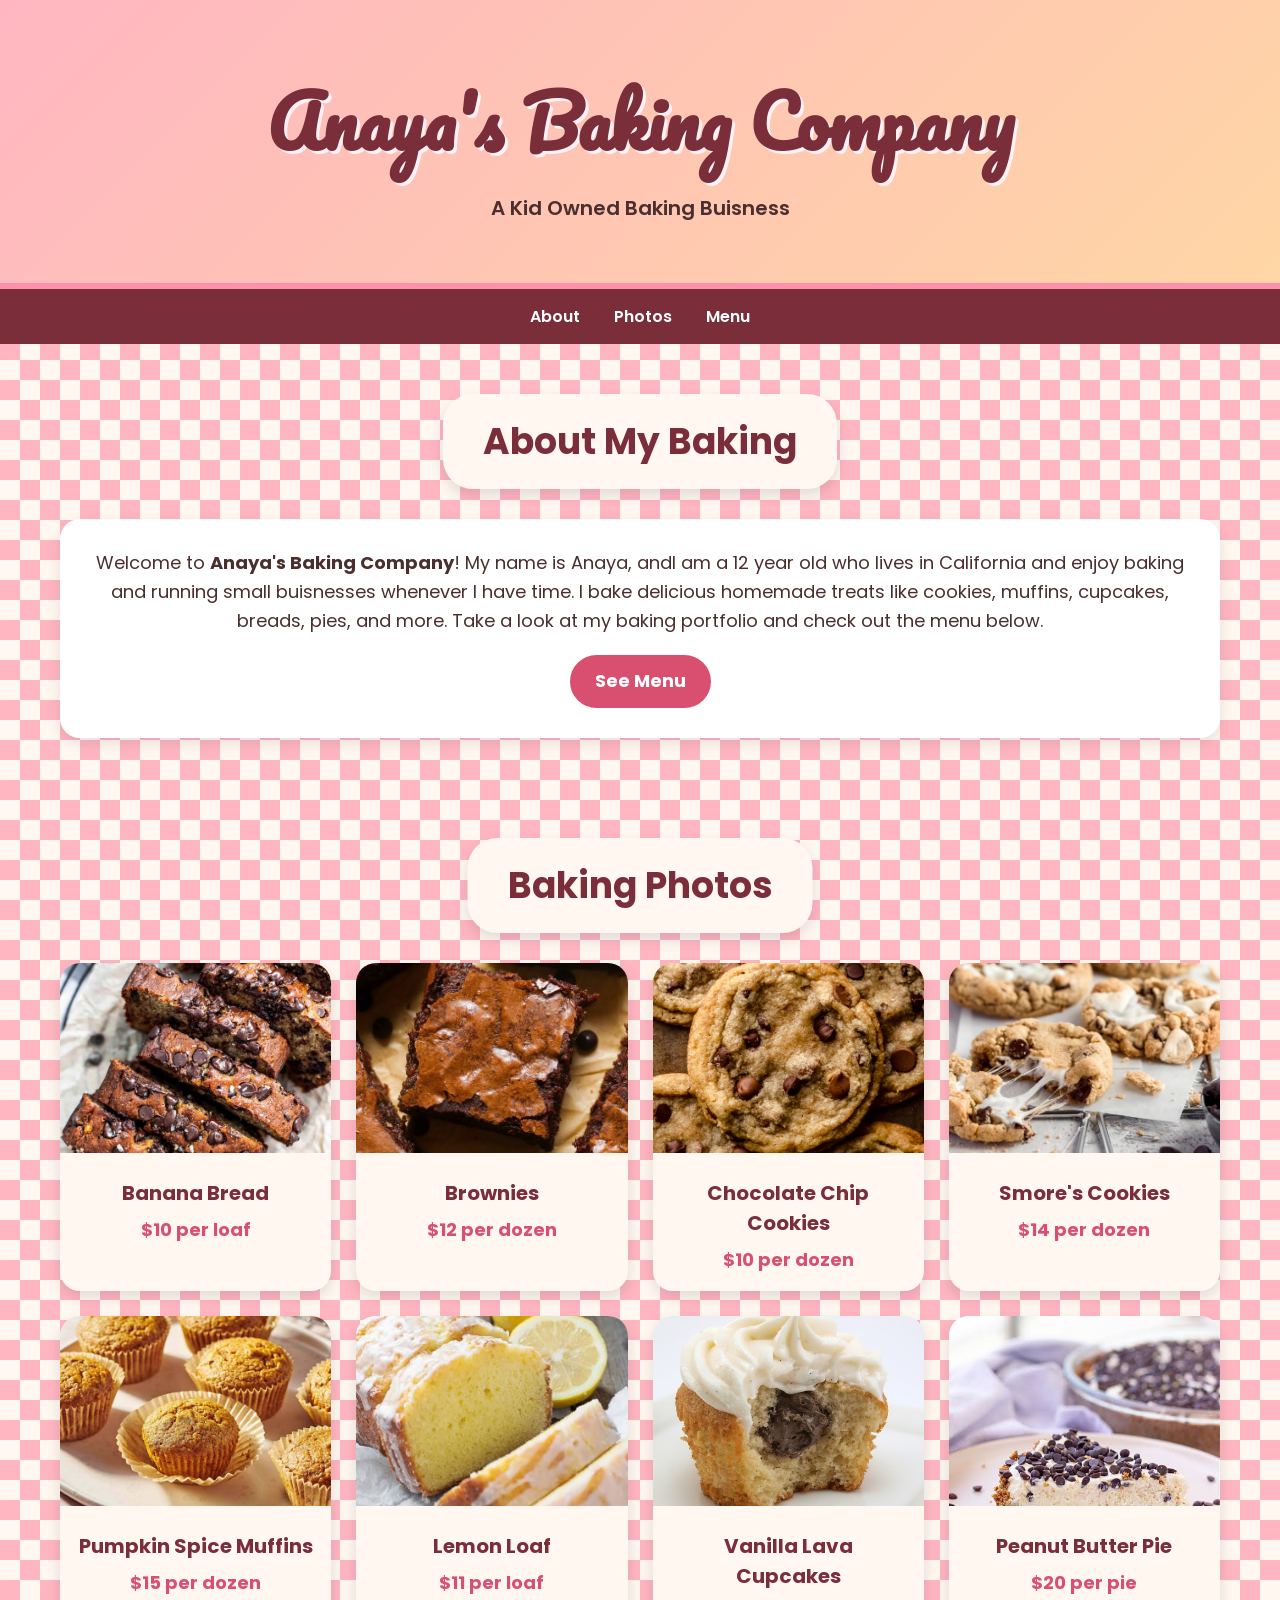
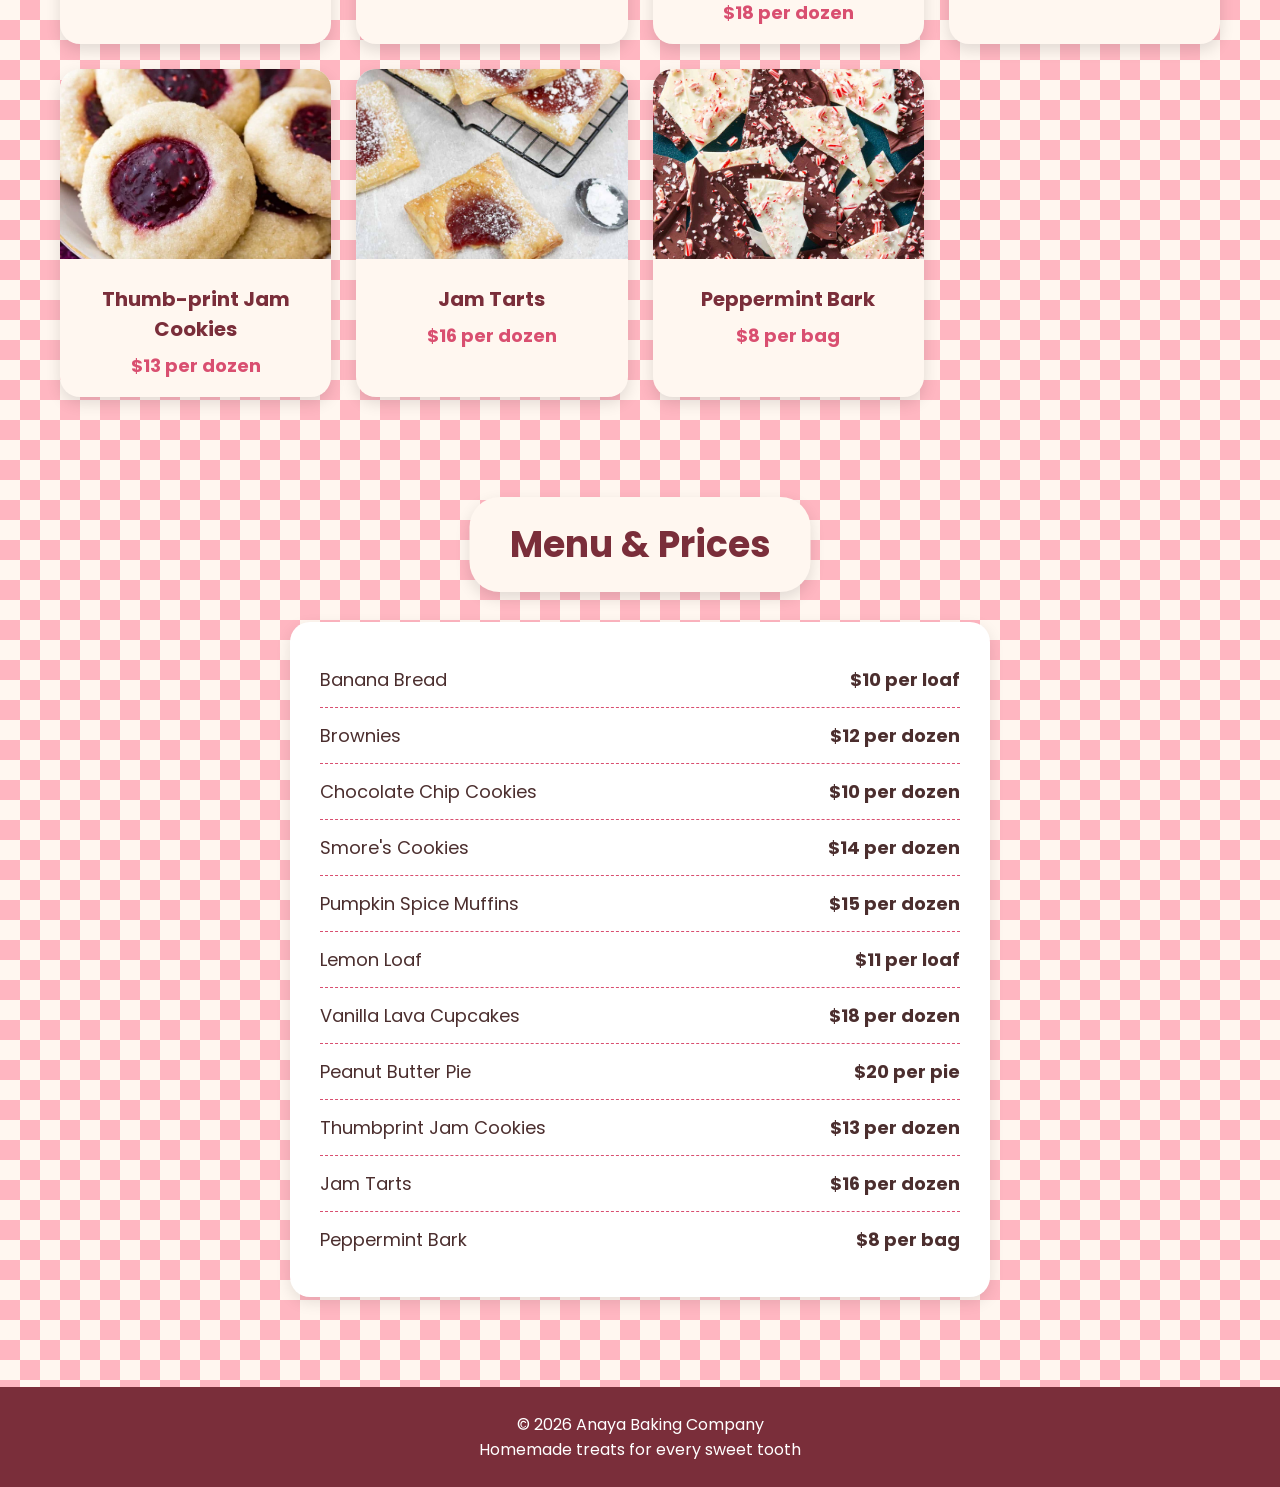
==== index.html @ e71039f7 "Update header description in index.html" ====
<!DOCTYPE html>
<html lang="en">
<head>
  <meta charset="UTF-8" />
  <meta name="viewport" content="width=device-width, initial-scale=1.0" />
  <title>Anaya's Baking Company</title>

  <!-- Google Fonts -->
  <link href="https://fonts.googleapis.com/css2?family=Pacifico&family=Poppins:wght@400;600;700&display=swap" rel="stylesheet">

  <!-- Link to CSS file -->
  <link rel="stylesheet" href="styles.css">
</head>

<body>

  <header>
    <h1>Anaya's Baking Company</h1>
    <p>A Kid Owned Baking Buisness</p>
  </header>

  <nav>
    <a href="#about">About</a>
    <a href="#gallery">Photos</a>
    <a href="#menu">Menu</a>
  </nav>

  <section id="about">
    <h2 class="section-title">About My Baking</h2>

    <div class="about">
      <p>
        Welcome to <strong>Anaya's Baking Company</strong>! My name is Anaya, andI am a 12 year old who lives in California and enjoy baking and running small buisnesses whenever I have time. <time datetime="" class=""></time>I bake delicious homemade treats like cookies,
        muffins, cupcakes, breads, pies, and more. Take a look at my baking portfolio
        and check out the menu below.
      </p>

      <a class="button" href="#menu">See Menu</a>
    </div>
  </section>

  <section id="gallery">
    <h2 class="section-title">Baking Photos</h2>

    <div class="gallery">

      <div class="card">
        <img src="images/bananabread.jpg" alt="Banana Bread">
        <div class="card-content">
          <h3>Banana Bread</h3>
          <p class="price">$10 per loaf</p>
        </div>
      </div>

      <div class="card">
        <img src="images/brownies.jpg" alt="Brownies">
        <div class="card-content">
          <h3>Brownies</h3>
          <p class="price">$12 per dozen</p>
        </div>
      </div>

      <div class="card">
        <img src="images/chocolatechipcookies.jpg" alt="Chocolate Chip Cookies">
        <div class="card-content">
          <h3>Chocolate Chip Cookies</h3>
          <p class="price">$10 per dozen</p>
        </div>
      </div>

      <div class="card">
        <img src="images/smorescookies.jpg" alt="Smore's Cookies">
        <div class="card-content">
          <h3>Smore's Cookies</h3>
          <p class="price">$14 per dozen</p>
        </div>
      </div>

      <div class="card">
        <img src="images/pumpkinspicemuffins.jpg" alt="Pumpkin Spice Muffins">
        <div class="card-content">
          <h3>Pumpkin Spice Muffins</h3>
          <p class="price">$15 per dozen</p>
        </div>
      </div>

      <div class="card">
        <img src="images/lemonloaf.jpg" alt="Lemon Loaf">
        <div class="card-content">
          <h3>Lemon Loaf</h3>
          <p class="price">$11 per loaf</p>
        </div>
      </div>

      <div class="card">
        <img src="images/vanillalavacupcakes.jpg" alt="Vanilla Lava Cupcakes">
        <div class="card-content">
          <h3>Vanilla Lava Cupcakes</h3>
          <p class="price">$18 per dozen</p>
        </div>
      </div>

      <div class="card">
        <img src="images/peanutbutterpie.jpg" alt="Peanut Butter Pie">
        <div class="card-content">
          <h3>Peanut Butter Pie</h3>
          <p class="price">$20 per pie</p>
        </div>
      </div>

      <div class="card">
        <img src="images/thunbprintcookies.jpg" alt="Thumb-print Jam Cookies">
        <div class="card-content">
          <h3>Thumb-print Jam Cookies</h3>
          <p class="price">$13 per dozen</p>
        </div>
      </div>

      <div class="card">
        <img src="images/jamtarts.jpg" alt="Jam Tarts">
        <div class="card-content">
          <h3>Jam Tarts</h3>
          <p class="price">$16 per dozen</p>
        </div>
      </div>

      <div class="card">
        <img src="images/peppermintbark.jpg" alt="Peppermint Bark">
        <div class="card-content">
          <h3>Peppermint Bark</h3>
          <p class="price">$8 per bag</p>
        </div>
      </div>

    </div>
  </section>

  <section id="menu">
    <h2 class="section-title">Menu & Prices</h2>

    <div class="menu-list">

      <div class="menu-item">
        <span>Banana Bread</span>
        <strong>$10 per loaf</strong>
      </div>

      <div class="menu-item">
        <span>Brownies</span>
        <strong>$12 per dozen</strong>
      </div>

      <div class="menu-item">
        <span>Chocolate Chip Cookies</span>
        <strong>$10 per dozen</strong>
      </div>

      <div class="menu-item">
        <span>Smore's Cookies</span>
        <strong>$14 per dozen</strong>
      </div>

      <div class="menu-item">
        <span>Pumpkin Spice Muffins</span>
        <strong>$15 per dozen</strong>
      </div>

      <div class="menu-item">
        <span>Lemon Loaf</span>
        <strong>$11 per loaf</strong>
      </div>

      <div class="menu-item">
        <span>Vanilla Lava Cupcakes</span>
        <strong>$18 per dozen</strong>
      </div>

      <div class="menu-item">
        <span>Peanut Butter Pie</span>
        <strong>$20 per pie</strong>
      </div>

      <div class="menu-item">
        <span>Thumbprint Jam Cookies</span>
        <strong>$13 per dozen</strong>
      </div>

      <div class="menu-item">
        <span>Jam Tarts</span>
        <strong>$16 per dozen</strong>
      </div>

      <div class="menu-item">
        <span>Peppermint Bark</span>
        <strong>$8 per bag</strong>
      </div>

    </div>
  </section>

  <footer>
    <p>© 2026 Anaya Baking Company</p>
    <p>Homemade treats for every sweet tooth</p>
  </footer>

</body>
</html>
---- styles.css ----
* {
  margin: 0;
  padding: 0;
  box-sizing: border-box;
}

html {
  height: 100%;
}

body {
  font-family: 'Poppins', sans-serif;
  background-color: #fff7f0;
  background-image: 
    linear-gradient(45deg, #ffb6c1 25%, transparent 25%),
    linear-gradient(-45deg, #ffb6c1 25%, transparent 25%),
    linear-gradient(45deg, transparent 75%, #ffb6c1 75%),
    linear-gradient(-45deg, transparent 75%, #ffb6c1 75%);
  background-size: 40px 40px;
  background-position: 0 0, 0 20px, 20px -20px, -20px 0px;
  color: #4b2e2e;
}

/* Top Header */
header {
  background: linear-gradient(135deg, #ffb6c1, #ffd6a5);
  text-align: center;
  padding: 60px 20px;
  border-bottom: 6px solid #ff8fab;
}

header h1 {
  font-family: 'Pacifico', cursive;
  font-size: 70px;
  color: #7a2e3a;
  text-shadow: 3px 3px #fff1f5;
}

header p {
  font-size: 20px;
  margin-top: 10px;
  font-weight: 600;
}

/* Navigation Bar */
nav {
  background-color: #7a2e3a;
  padding: 15px;
  text-align: center;
}

nav a {
  color: white;
  text-decoration: none;
  margin: 0 15px;
  font-weight: 600;
}

nav a:hover {
  color: #ffd6a5;
}

/* Sections */
section {
  padding: 50px 20px;
  max-width: 1200px;
  margin: auto;
}

.section-title {
  text-align: center;
  font-size: 36px;
  margin-bottom: 30px;
  color: #7a2e3a;
  background: #fff7f0;
  padding: 20px 40px;
  border-radius: 30px;
  box-shadow: 0 6px 15px rgba(0,0,0,0.12);
  display: inline-block;
  margin-left: 50%;
  transform: translateX(-50%);
}

/* About Box */
.about {
  background-color: #ffffff;
  border-radius: 20px;
  padding: 30px;
  box-shadow: 0 5px 15px rgba(0,0,0,0.1);
  text-align: center;
  font-size: 18px;
  line-height: 1.6;
}

/* Button */
.button {
  display: inline-block;
  margin-top: 20px;
  background-color: #d94f70;
  color: white;
  padding: 12px 25px;
  border-radius: 30px;
  text-decoration: none;
  font-weight: 700;
}

.button:hover {
  background-color: #b83f5c;
}

/* Photo Gallery */
.gallery {
  display: grid;
  grid-template-columns: repeat(auto-fit, minmax(230px, 1fr));
  gap: 25px;
}

.card {
  background: #fff7f0;
  border-radius: 20px;
  overflow: hidden;
  box-shadow: 0 6px 15px rgba(0,0,0,0.12);
  transition: transform 0.3s ease;
}

.card:hover {
  transform: translateY(-8px);
}

.card img {
  width: 100%;
  height: 190px;
  object-fit: cover;
  background-color: #ffe5ec;
}

.card-content {
  padding: 18px;
  text-align: center;
}

.card-content h3 {
  font-size: 20px;
  color: #7a2e3a;
  margin-bottom: 8px;
}

.price {
  font-size: 18px;
  font-weight: 700;
  color: #d94f70;
}

/* Menu Section */
.menu-list {
  background: white;
  border-radius: 20px;
  padding: 30px;
  box-shadow: 0 5px 15px rgba(0,0,0,0.1);
  max-width: 700px;
  margin: auto;
}

.menu-item {
  display: flex;
  justify-content: space-between;
  border-bottom: 1px dashed #d94f70;
  padding: 14px 0;
  font-size: 18px;
}

.menu-item:last-child {
  border-bottom: none;
}

/* Footer */
footer {
  text-align: center;
  background-color: #7a2e3a;
  color: white;
  padding: 25px;
  margin-top: 40px;
}

/* Phone Screen Styling */
@media (max-width: 600px) {
  header h1 {
    font-size: 50px;
  }

  nav a {
    display: inline-block;
    margin: 8px;
  }

  .menu-item {
    flex-direction: column;
    gap: 5px;
    text-align: center;
  }
}
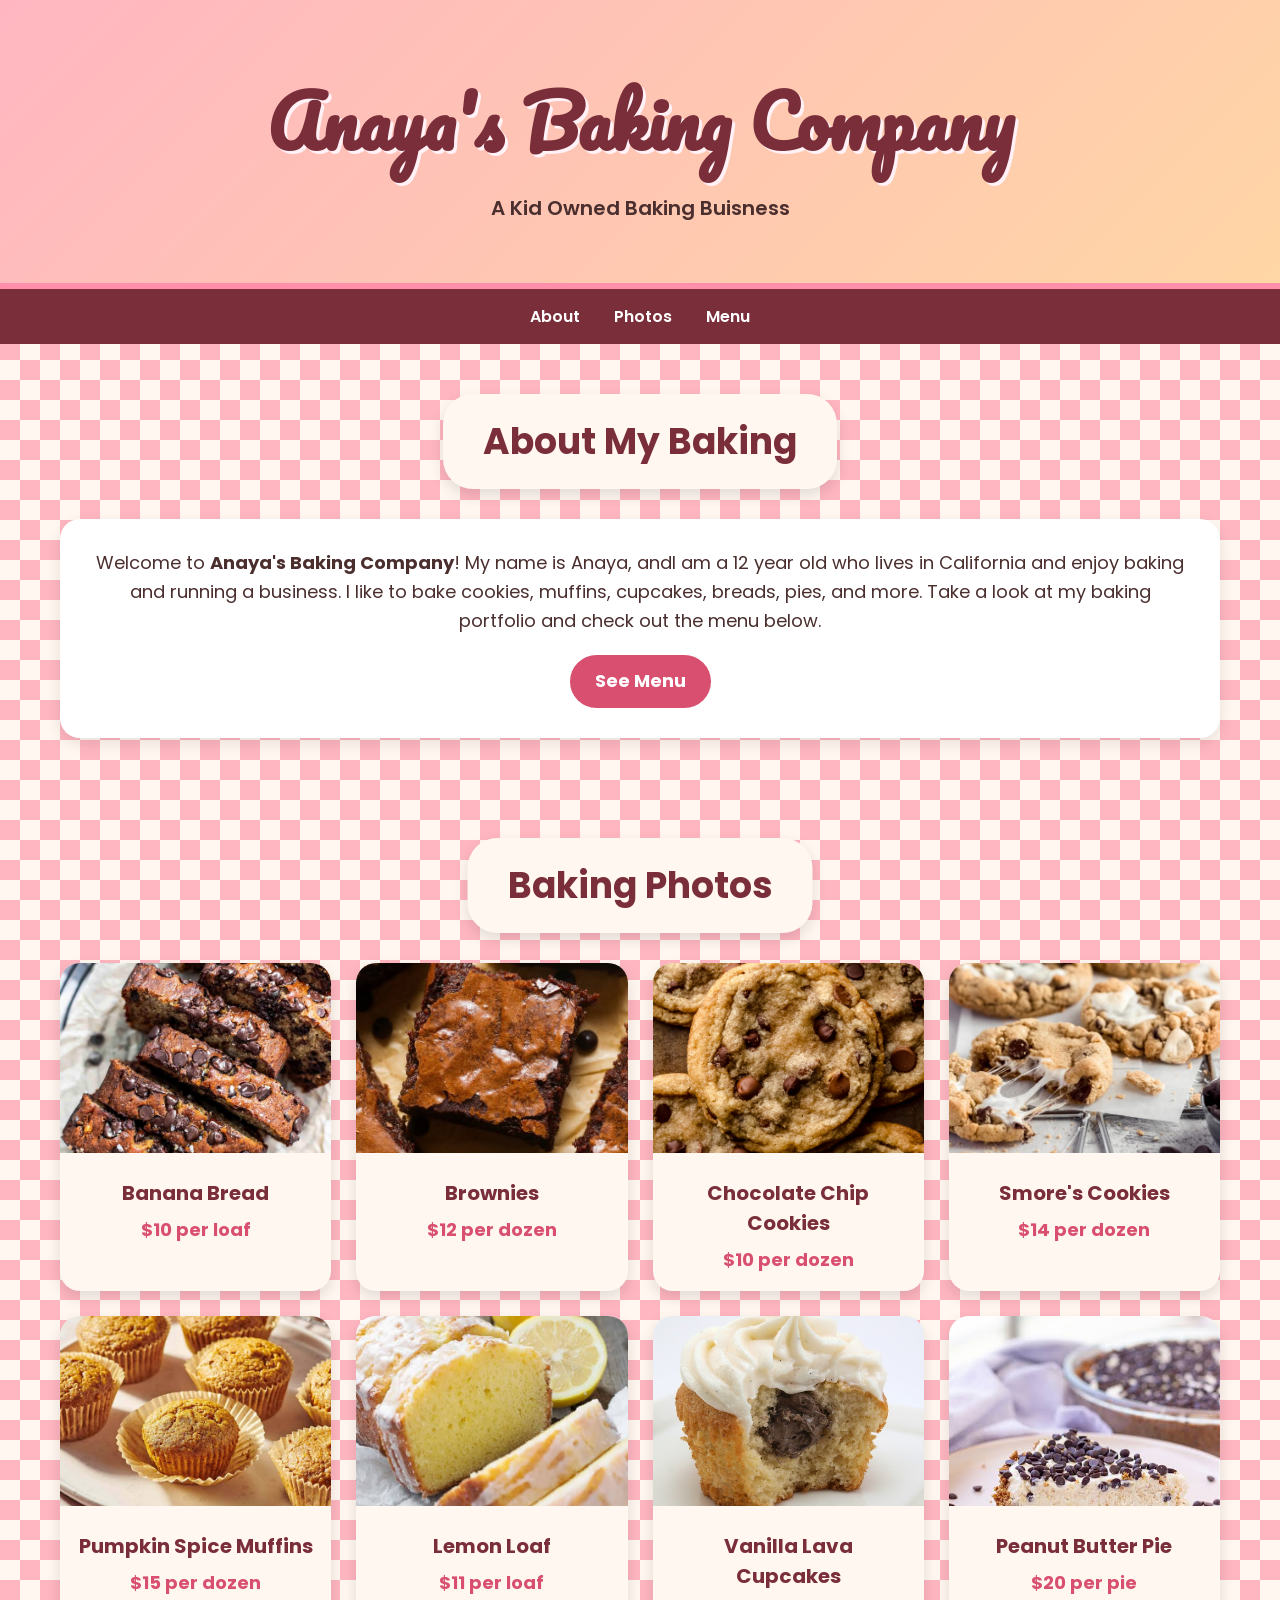
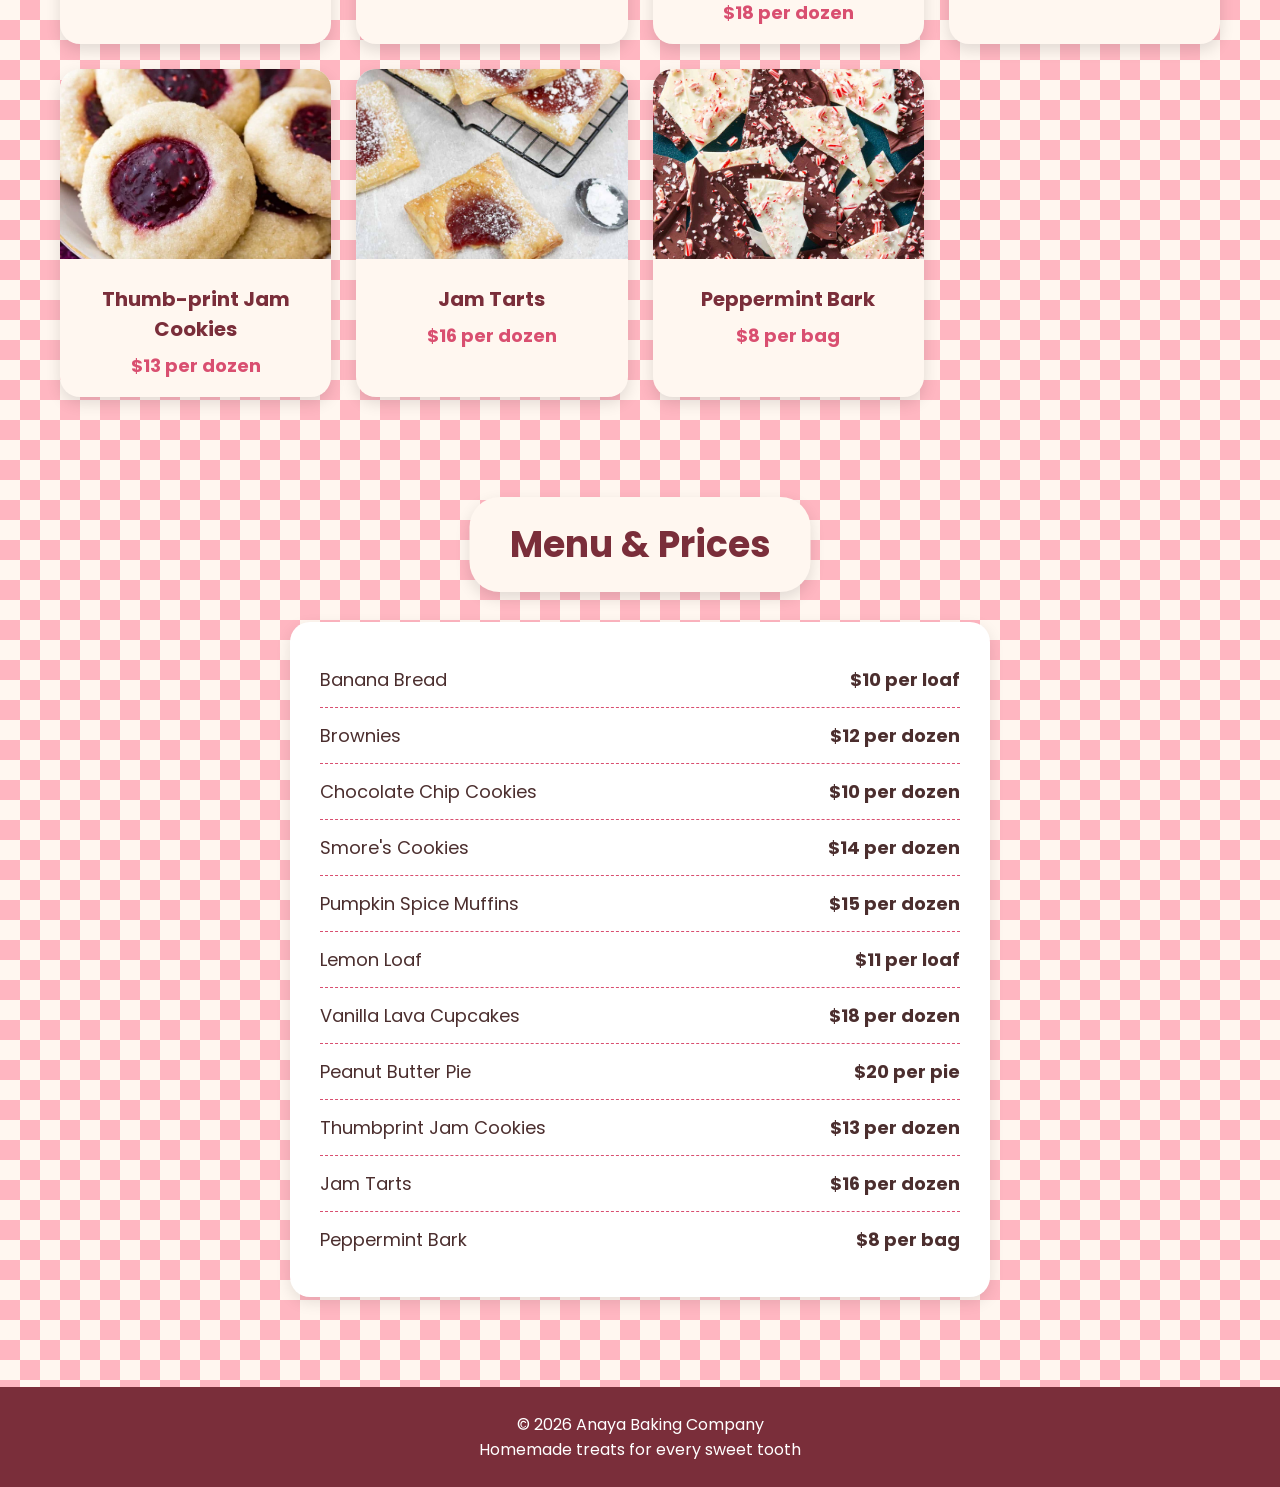
==== commit 14a5f005: "Fix spelling and grammar in About section Corrected spelling and grammar in the about section." ====
--- a/index.html
+++ b/index.html
@@ -30,7 +30,7 @@
 
     <div class="about">
       <p>
-        Welcome to <strong>Anaya's Baking Company</strong>! My name is Anaya, andI am a 12 year old who lives in California and enjoy baking and running small buisnesses whenever I have time. <time datetime="" class=""></time>I bake delicious homemade treats like cookies,
+        Welcome to <strong>Anaya's Baking Company</strong>! My name is Anaya, andI am a 12 year old who lives in California and enjoy baking and running a business. <time datetime="" class=""></time>I like to bake cookies,
         muffins, cupcakes, breads, pies, and more. Take a look at my baking portfolio
         and check out the menu below.
       </p>
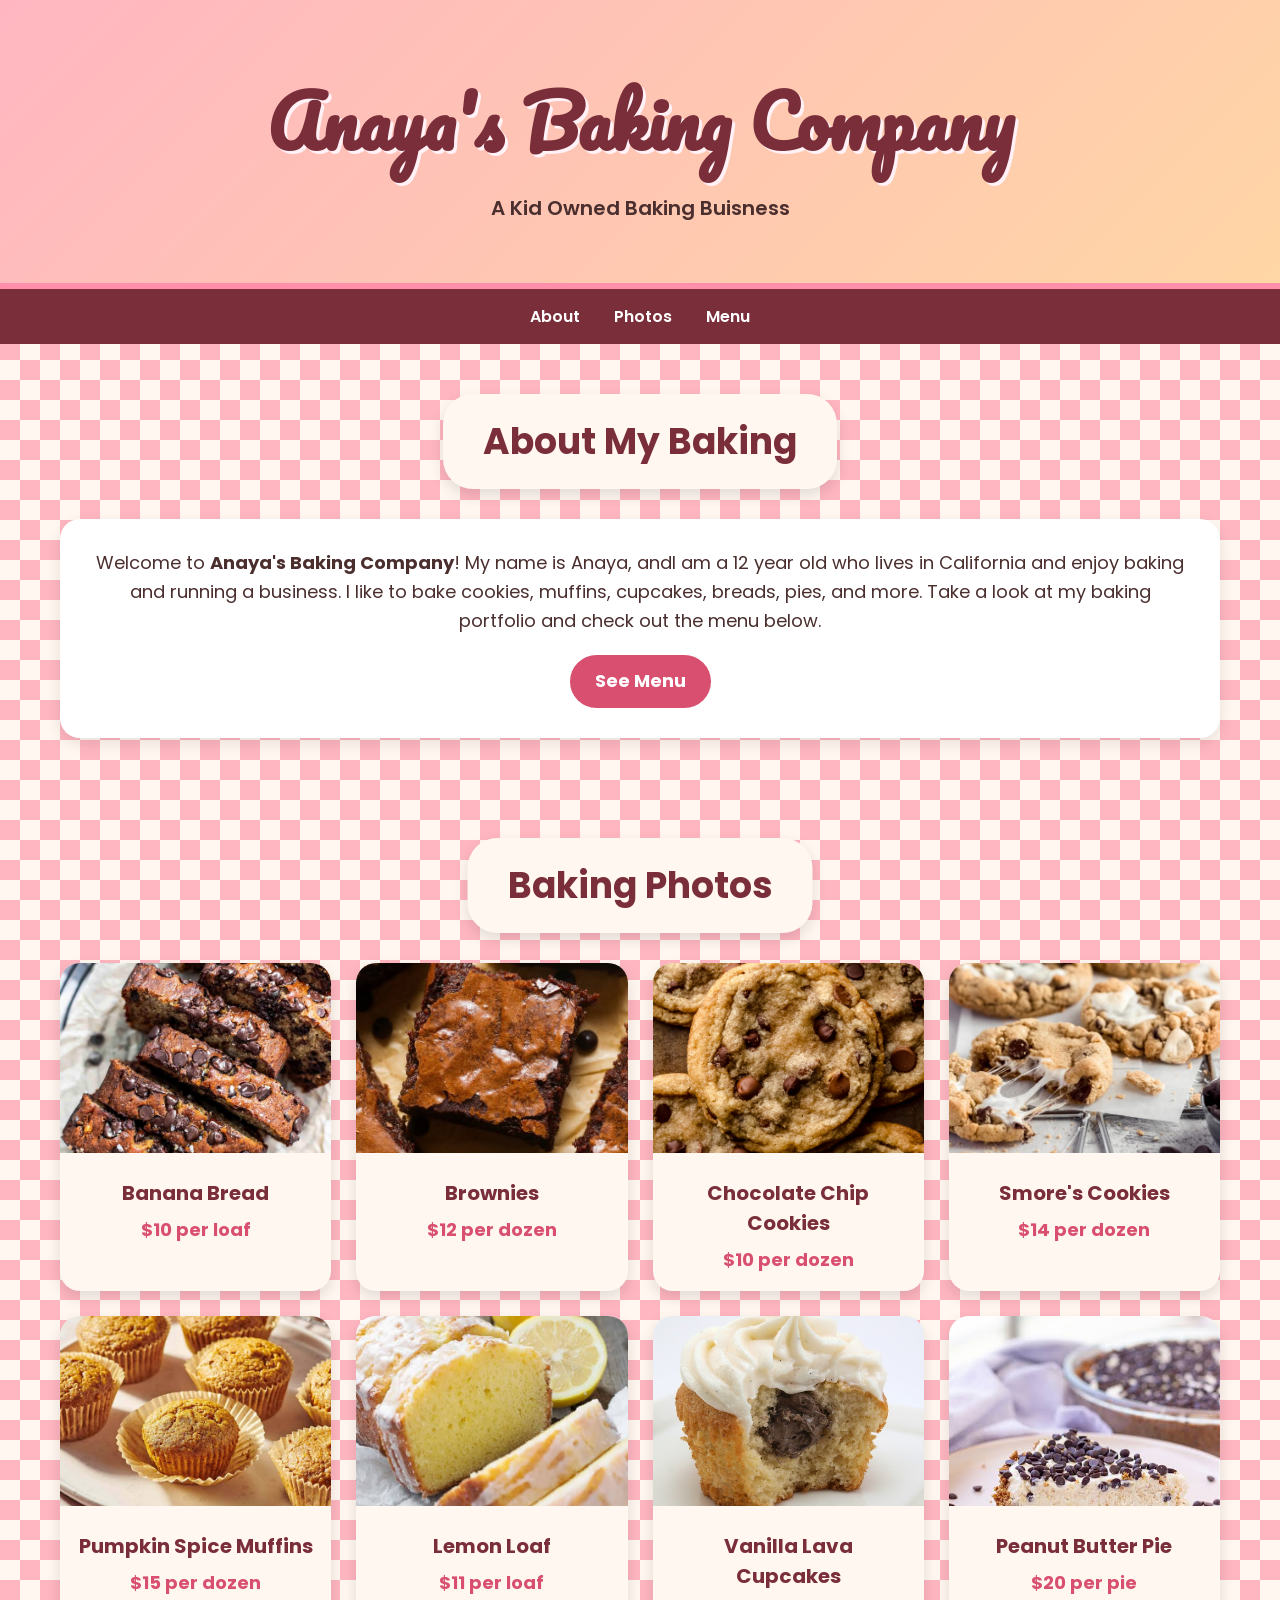
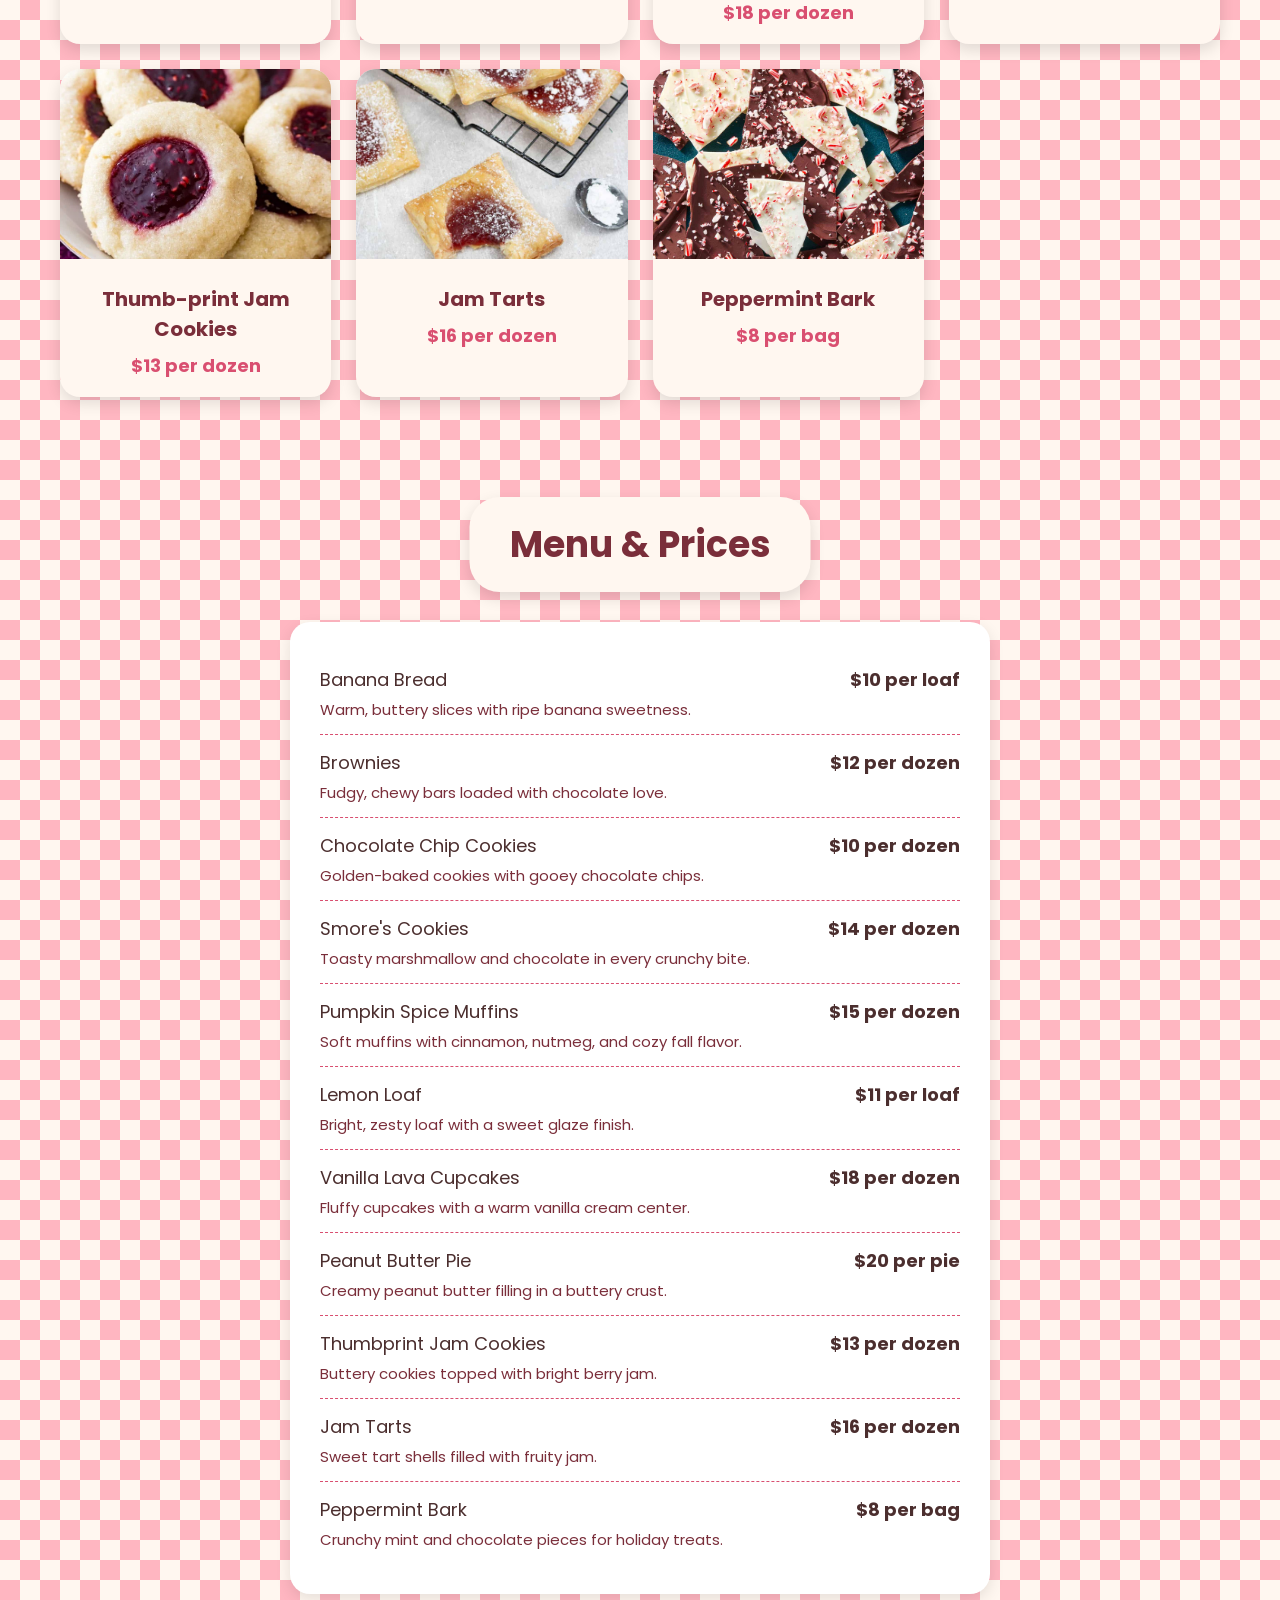
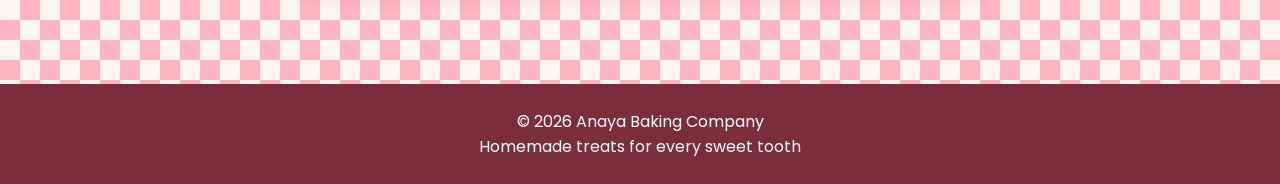
==== commit 4e916be4: "dfghjk" ====
--- a/index.html
+++ b/index.html
@@ -141,57 +141,90 @@
     <div class="menu-list">
 
       <div class="menu-item">
-        <span>Banana Bread</span>
+        <div>
+          <span>Banana Bread</span>
+          <p class="menu-caption">Warm, buttery slices with ripe banana sweetness.</p>
+        </div>
         <strong>$10 per loaf</strong>
       </div>
 
       <div class="menu-item">
-        <span>Brownies</span>
+        <div>
+          <span>Brownies</span>
+          <p class="menu-caption">Fudgy, chewy bars loaded with chocolate love.</p>
+        </div>
         <strong>$12 per dozen</strong>
       </div>
 
       <div class="menu-item">
-        <span>Chocolate Chip Cookies</span>
+        <div>
+          <span>Chocolate Chip Cookies</span>
+          <p class="menu-caption">Golden-baked cookies with gooey chocolate chips.</p>
+        </div>
         <strong>$10 per dozen</strong>
       </div>
 
       <div class="menu-item">
-        <span>Smore's Cookies</span>
+        <div>
+          <span>Smore's Cookies</span>
+          <p class="menu-caption">Toasty marshmallow and chocolate in every crunchy bite.</p>
+        </div>
         <strong>$14 per dozen</strong>
       </div>
 
       <div class="menu-item">
-        <span>Pumpkin Spice Muffins</span>
+        <div>
+          <span>Pumpkin Spice Muffins</span>
+          <p class="menu-caption">Soft muffins with cinnamon, nutmeg, and cozy fall flavor.</p>
+        </div>
         <strong>$15 per dozen</strong>
       </div>
 
       <div class="menu-item">
-        <span>Lemon Loaf</span>
+        <div>
+          <span>Lemon Loaf</span>
+          <p class="menu-caption">Bright, zesty loaf with a sweet glaze finish.</p>
+        </div>
         <strong>$11 per loaf</strong>
       </div>
 
       <div class="menu-item">
-        <span>Vanilla Lava Cupcakes</span>
+        <div>
+          <span>Vanilla Lava Cupcakes</span>
+          <p class="menu-caption">Fluffy cupcakes with a warm vanilla cream center.</p>
+        </div>
         <strong>$18 per dozen</strong>
       </div>
 
       <div class="menu-item">
-        <span>Peanut Butter Pie</span>
+        <div>
+          <span>Peanut Butter Pie</span>
+          <p class="menu-caption">Creamy peanut butter filling in a buttery crust.</p>
+        </div>
         <strong>$20 per pie</strong>
       </div>
 
       <div class="menu-item">
-        <span>Thumbprint Jam Cookies</span>
+        <div>
+          <span>Thumbprint Jam Cookies</span>
+          <p class="menu-caption">Buttery cookies topped with bright berry jam.</p>
+        </div>
         <strong>$13 per dozen</strong>
       </div>
 
       <div class="menu-item">
-        <span>Jam Tarts</span>
+        <div>
+          <span>Jam Tarts</span>
+          <p class="menu-caption">Sweet tart shells filled with fruity jam.</p>
+        </div>
         <strong>$16 per dozen</strong>
       </div>
 
       <div class="menu-item">
-        <span>Peppermint Bark</span>
+        <div>
+          <span>Peppermint Bark</span>
+          <p class="menu-caption">Crunchy mint and chocolate pieces for holiday treats.</p>
+        </div>
         <strong>$8 per bag</strong>
       </div>
 
--- a/styles.css
+++ b/styles.css
@@ -164,9 +164,22 @@
 .menu-item {
   display: flex;
   justify-content: space-between;
+  align-items: flex-start;
   border-bottom: 1px dashed #d94f70;
   padding: 14px 0;
   font-size: 18px;
+  gap: 18px;
+}
+
+.menu-item div {
+  max-width: 70%;
+}
+
+.menu-caption {
+  margin-top: 6px;
+  color: #7a2e3a;
+  font-size: 15px;
+  line-height: 1.4;
 }
 
 .menu-item:last-child {
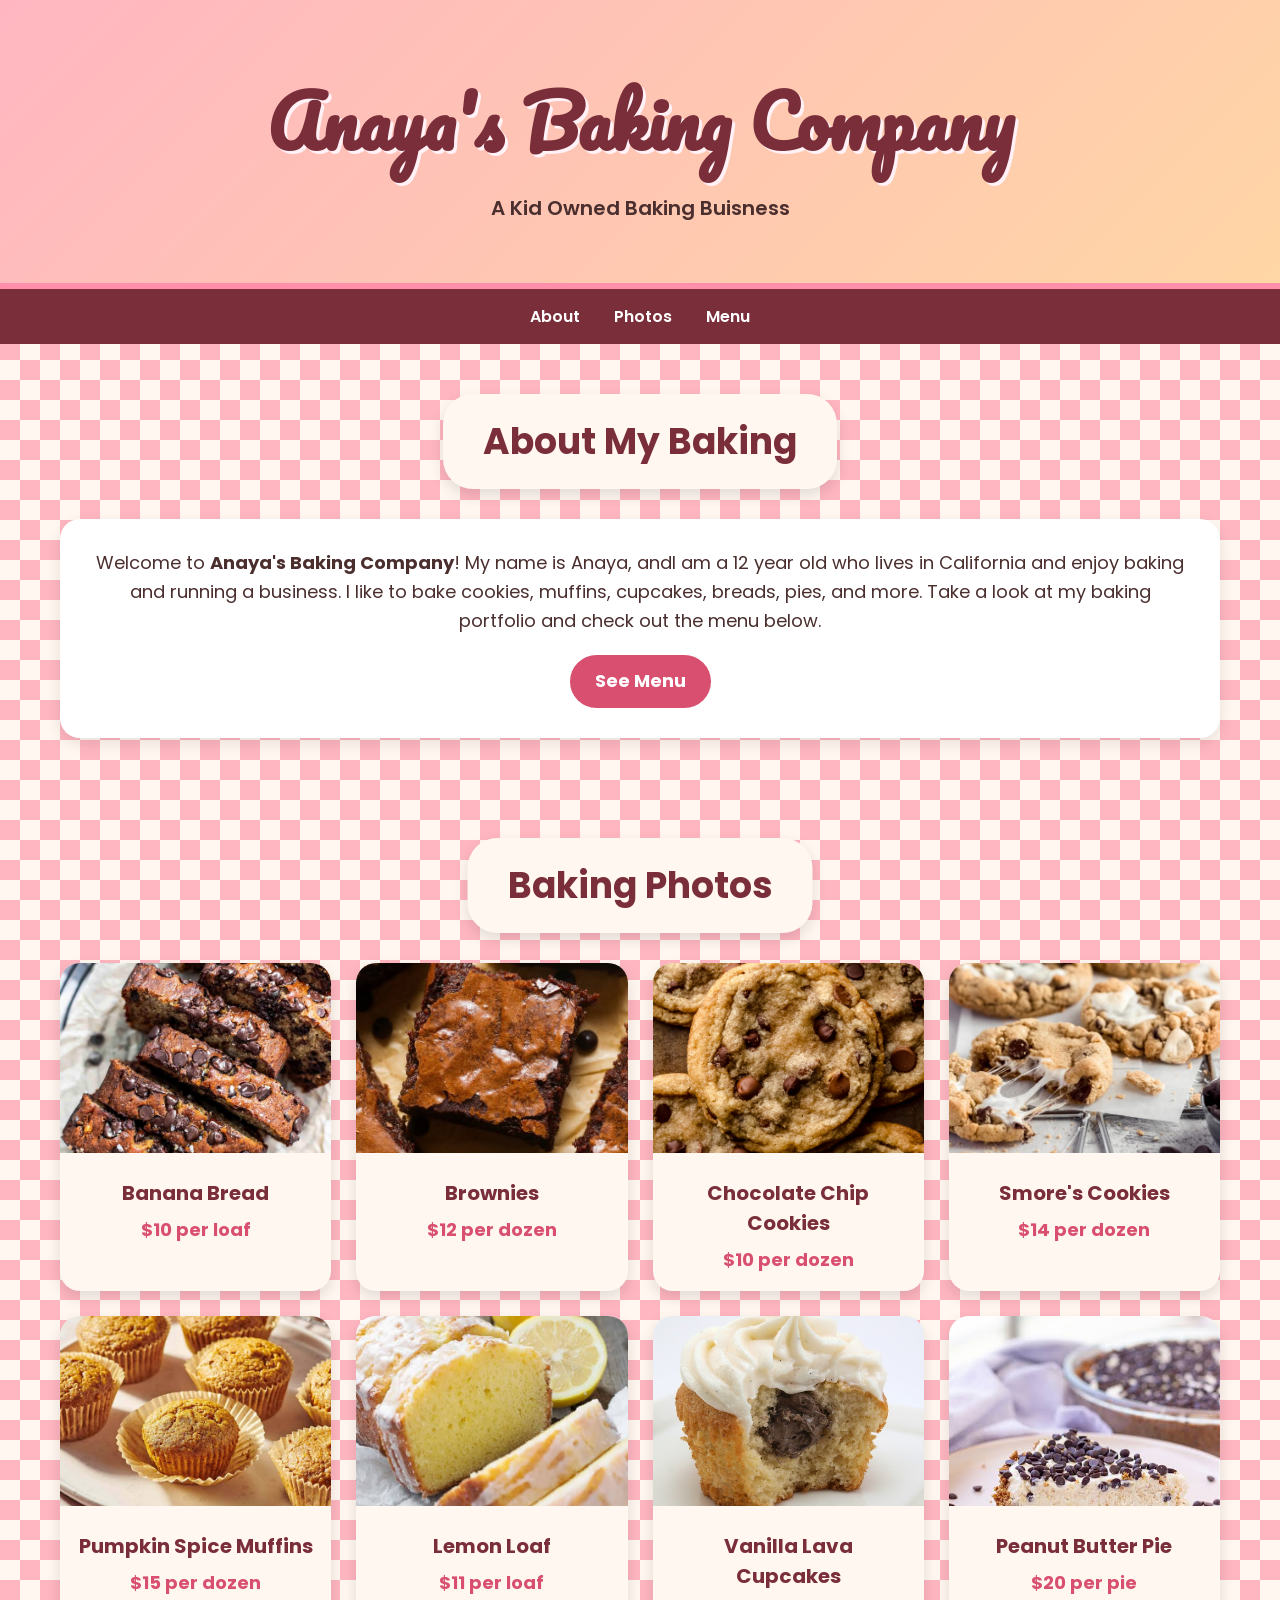
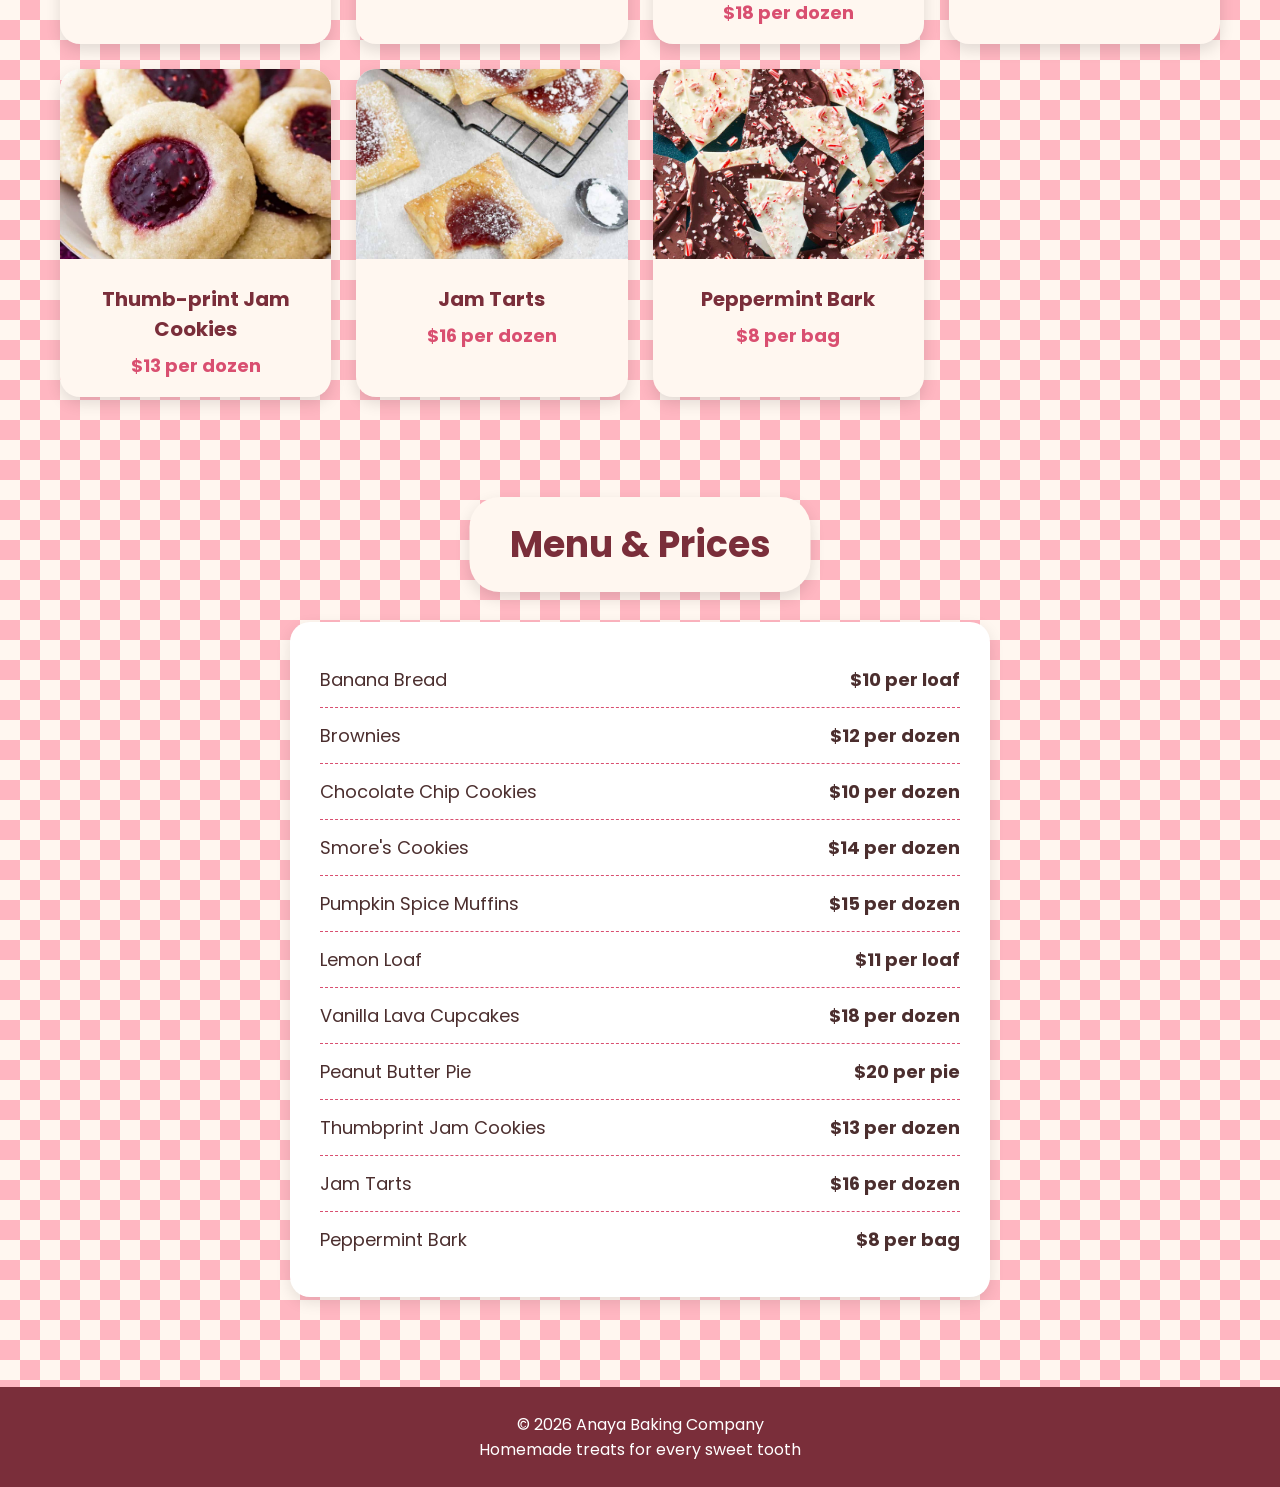
==== commit 05f1b0a3: "remove captions" ====
--- a/index.html
+++ b/index.html
@@ -143,7 +143,6 @@
       <div class="menu-item">
         <div>
           <span>Banana Bread</span>
-          <p class="menu-caption">Warm, buttery slices with ripe banana sweetness.</p>
         </div>
         <strong>$10 per loaf</strong>
       </div>
@@ -151,7 +150,6 @@
       <div class="menu-item">
         <div>
           <span>Brownies</span>
-          <p class="menu-caption">Fudgy, chewy bars loaded with chocolate love.</p>
         </div>
         <strong>$12 per dozen</strong>
       </div>
@@ -159,7 +157,6 @@
       <div class="menu-item">
         <div>
           <span>Chocolate Chip Cookies</span>
-          <p class="menu-caption">Golden-baked cookies with gooey chocolate chips.</p>
         </div>
         <strong>$10 per dozen</strong>
       </div>
@@ -167,7 +164,6 @@
       <div class="menu-item">
         <div>
           <span>Smore's Cookies</span>
-          <p class="menu-caption">Toasty marshmallow and chocolate in every crunchy bite.</p>
         </div>
         <strong>$14 per dozen</strong>
       </div>
@@ -175,7 +171,6 @@
       <div class="menu-item">
         <div>
           <span>Pumpkin Spice Muffins</span>
-          <p class="menu-caption">Soft muffins with cinnamon, nutmeg, and cozy fall flavor.</p>
         </div>
         <strong>$15 per dozen</strong>
       </div>
@@ -183,7 +178,6 @@
       <div class="menu-item">
         <div>
           <span>Lemon Loaf</span>
-          <p class="menu-caption">Bright, zesty loaf with a sweet glaze finish.</p>
         </div>
         <strong>$11 per loaf</strong>
       </div>
@@ -191,7 +185,6 @@
       <div class="menu-item">
         <div>
           <span>Vanilla Lava Cupcakes</span>
-          <p class="menu-caption">Fluffy cupcakes with a warm vanilla cream center.</p>
         </div>
         <strong>$18 per dozen</strong>
       </div>
@@ -199,7 +192,6 @@
       <div class="menu-item">
         <div>
           <span>Peanut Butter Pie</span>
-          <p class="menu-caption">Creamy peanut butter filling in a buttery crust.</p>
         </div>
         <strong>$20 per pie</strong>
       </div>
@@ -207,7 +199,6 @@
       <div class="menu-item">
         <div>
           <span>Thumbprint Jam Cookies</span>
-          <p class="menu-caption">Buttery cookies topped with bright berry jam.</p>
         </div>
         <strong>$13 per dozen</strong>
       </div>
@@ -215,7 +206,6 @@
       <div class="menu-item">
         <div>
           <span>Jam Tarts</span>
-          <p class="menu-caption">Sweet tart shells filled with fruity jam.</p>
         </div>
         <strong>$16 per dozen</strong>
       </div>
@@ -223,7 +213,6 @@
       <div class="menu-item">
         <div>
           <span>Peppermint Bark</span>
-          <p class="menu-caption">Crunchy mint and chocolate pieces for holiday treats.</p>
         </div>
         <strong>$8 per bag</strong>
       </div>
--- a/styles.css
+++ b/styles.css
@@ -175,13 +175,6 @@
   max-width: 70%;
 }
 
-.menu-caption {
-  margin-top: 6px;
-  color: #7a2e3a;
-  font-size: 15px;
-  line-height: 1.4;
-}
-
 .menu-item:last-child {
   border-bottom: none;
 }
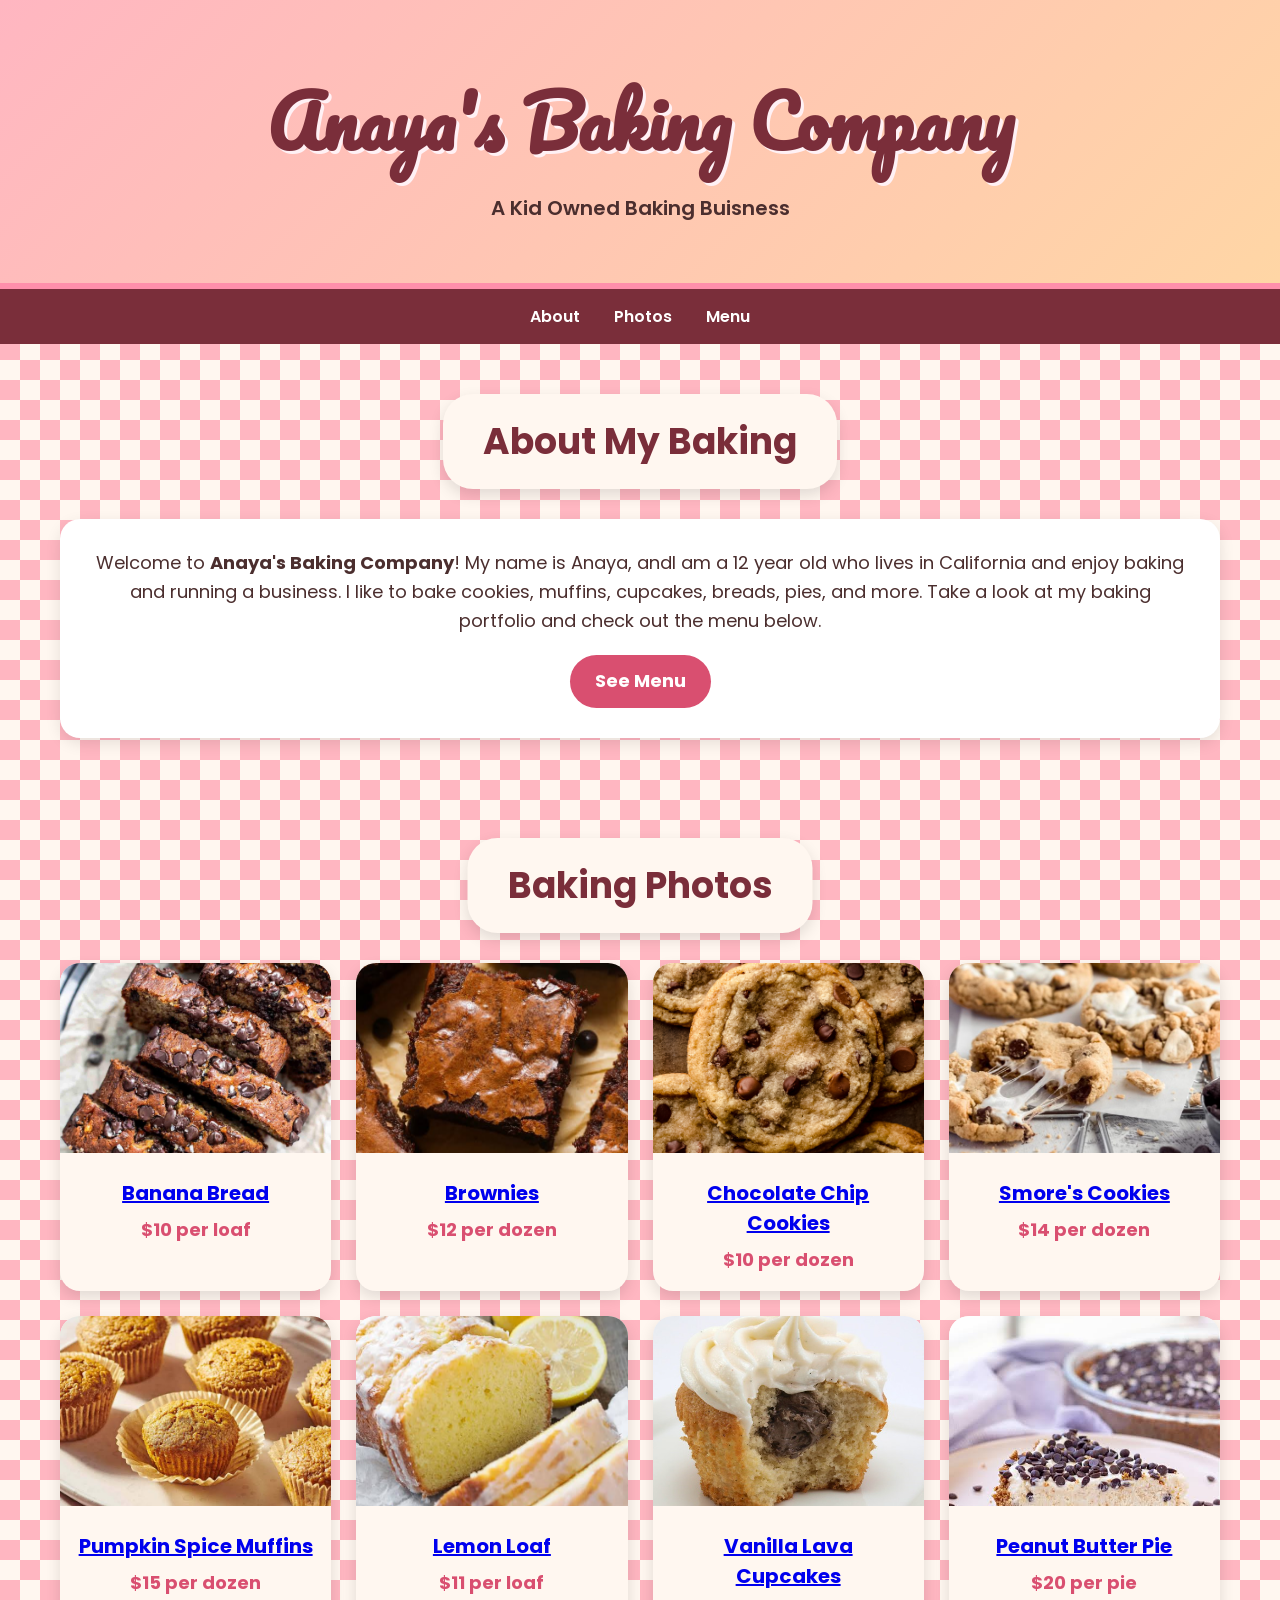
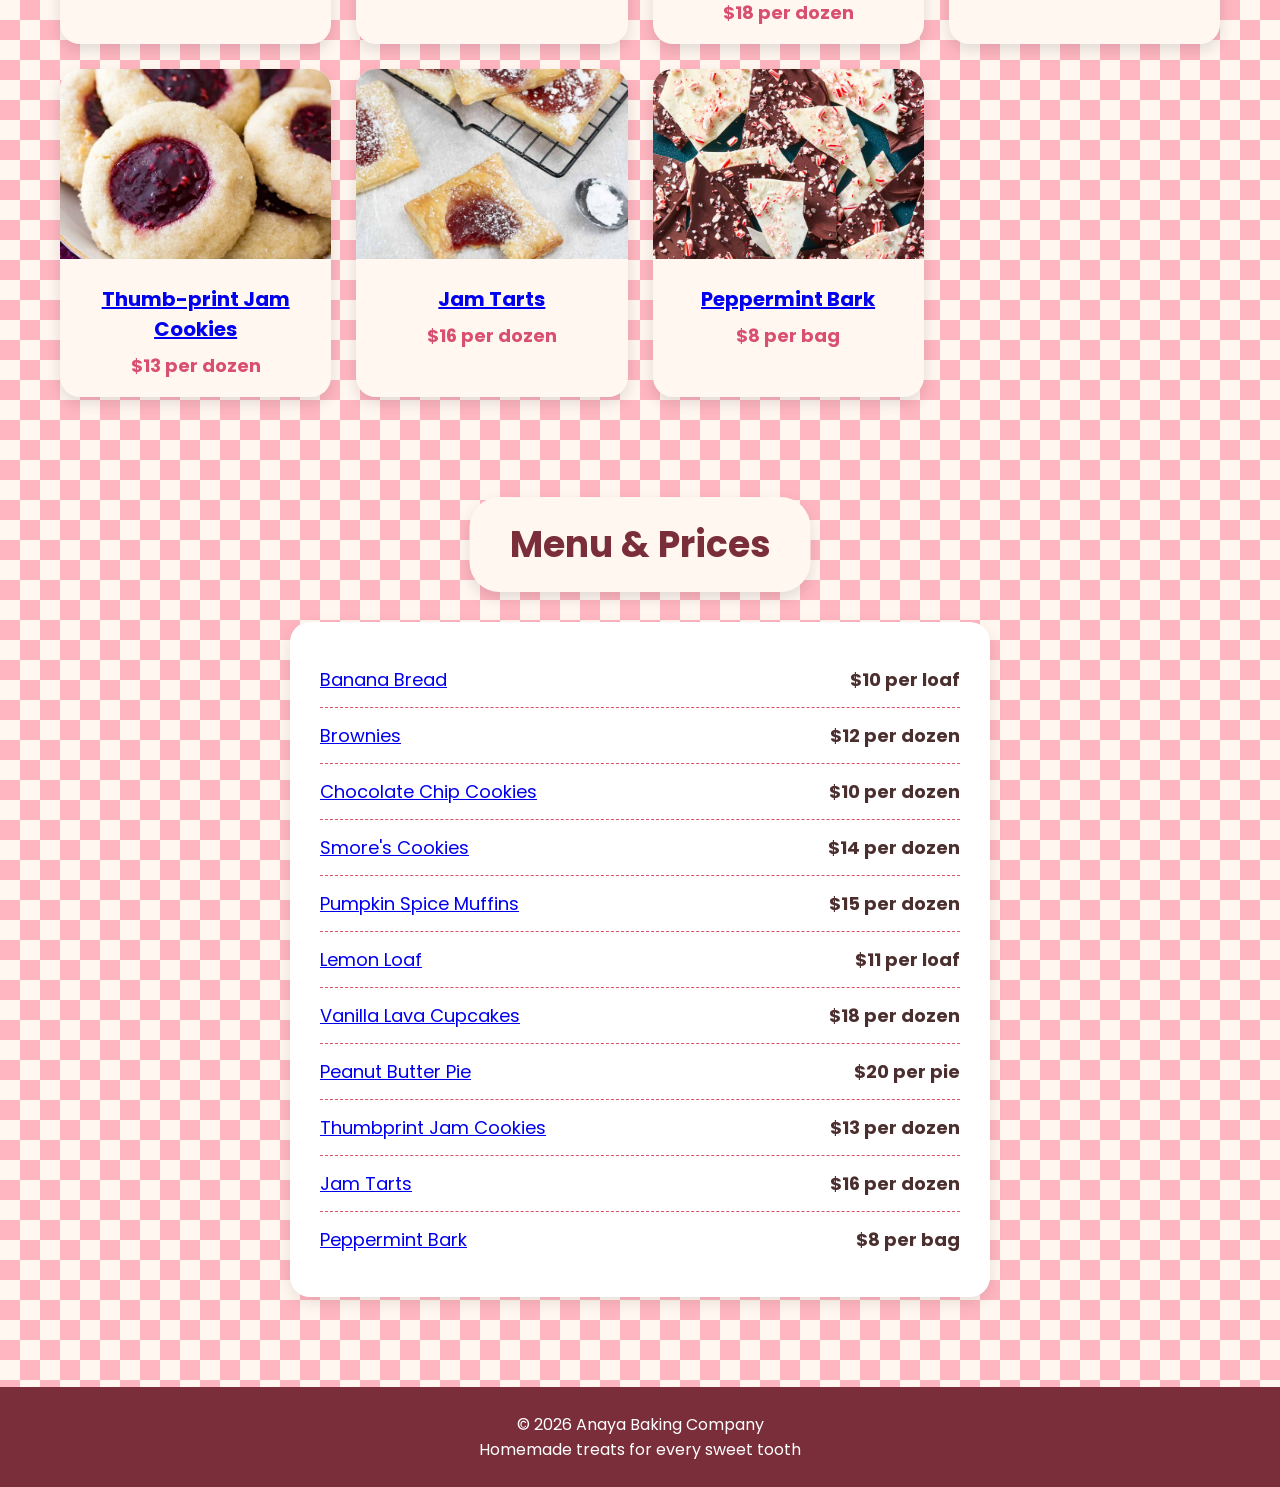
==== commit 403949c7: "new pages" ====
--- a/index.html
+++ b/index.html
@@ -47,7 +47,7 @@
       <div class="card">
         <img src="images/bananabread.jpg" alt="Banana Bread">
         <div class="card-content">
-          <h3>Banana Bread</h3>
+          <h3><a href="banana-bread.html">Banana Bread</a></h3>
           <p class="price">$10 per loaf</p>
         </div>
       </div>
@@ -55,7 +55,7 @@
       <div class="card">
         <img src="images/brownies.jpg" alt="Brownies">
         <div class="card-content">
-          <h3>Brownies</h3>
+          <h3><a href="brownies.html">Brownies</a></h3>
           <p class="price">$12 per dozen</p>
         </div>
       </div>
@@ -63,7 +63,7 @@
       <div class="card">
         <img src="images/chocolatechipcookies.jpg" alt="Chocolate Chip Cookies">
         <div class="card-content">
-          <h3>Chocolate Chip Cookies</h3>
+          <h3><a href="chocolate-chip-cookies.html">Chocolate Chip Cookies</a></h3>
           <p class="price">$10 per dozen</p>
         </div>
       </div>
@@ -71,7 +71,7 @@
       <div class="card">
         <img src="images/smorescookies.jpg" alt="Smore's Cookies">
         <div class="card-content">
-          <h3>Smore's Cookies</h3>
+          <h3><a href="smores-cookies.html">Smore's Cookies</a></h3>
           <p class="price">$14 per dozen</p>
         </div>
       </div>
@@ -79,7 +79,7 @@
       <div class="card">
         <img src="images/pumpkinspicemuffins.jpg" alt="Pumpkin Spice Muffins">
         <div class="card-content">
-          <h3>Pumpkin Spice Muffins</h3>
+          <h3><a href="pumpkin-spice-muffins.html">Pumpkin Spice Muffins</a></h3>
           <p class="price">$15 per dozen</p>
         </div>
       </div>
@@ -87,7 +87,7 @@
       <div class="card">
         <img src="images/lemonloaf.jpg" alt="Lemon Loaf">
         <div class="card-content">
-          <h3>Lemon Loaf</h3>
+          <h3><a href="lemon-loaf.html">Lemon Loaf</a></h3>
           <p class="price">$11 per loaf</p>
         </div>
       </div>
@@ -95,7 +95,7 @@
       <div class="card">
         <img src="images/vanillalavacupcakes.jpg" alt="Vanilla Lava Cupcakes">
         <div class="card-content">
-          <h3>Vanilla Lava Cupcakes</h3>
+          <h3><a href="vanilla-lava-cupcakes.html">Vanilla Lava Cupcakes</a></h3>
           <p class="price">$18 per dozen</p>
         </div>
       </div>
@@ -103,7 +103,7 @@
       <div class="card">
         <img src="images/peanutbutterpie.jpg" alt="Peanut Butter Pie">
         <div class="card-content">
-          <h3>Peanut Butter Pie</h3>
+          <h3><a href="peanut-butter-pie.html">Peanut Butter Pie</a></h3>
           <p class="price">$20 per pie</p>
         </div>
       </div>
@@ -111,7 +111,7 @@
       <div class="card">
         <img src="images/thunbprintcookies.jpg" alt="Thumb-print Jam Cookies">
         <div class="card-content">
-          <h3>Thumb-print Jam Cookies</h3>
+          <h3><a href="thumbprint-jam-cookies.html">Thumb-print Jam Cookies</a></h3>
           <p class="price">$13 per dozen</p>
         </div>
       </div>
@@ -119,7 +119,7 @@
       <div class="card">
         <img src="images/jamtarts.jpg" alt="Jam Tarts">
         <div class="card-content">
-          <h3>Jam Tarts</h3>
+          <h3><a href="jam-tarts.html">Jam Tarts</a></h3>
           <p class="price">$16 per dozen</p>
         </div>
       </div>
@@ -127,7 +127,7 @@
       <div class="card">
         <img src="images/peppermintbark.jpg" alt="Peppermint Bark">
         <div class="card-content">
-          <h3>Peppermint Bark</h3>
+          <h3><a href="peppermint-bark.html">Peppermint Bark</a></h3>
           <p class="price">$8 per bag</p>
         </div>
       </div>
@@ -142,77 +142,77 @@
 
       <div class="menu-item">
         <div>
-          <span>Banana Bread</span>
+          <a href="banana-bread.html">Banana Bread</a>
         </div>
         <strong>$10 per loaf</strong>
       </div>
 
       <div class="menu-item">
         <div>
-          <span>Brownies</span>
+          <a href="brownies.html">Brownies</a>
         </div>
         <strong>$12 per dozen</strong>
       </div>
 
       <div class="menu-item">
         <div>
-          <span>Chocolate Chip Cookies</span>
+          <a href="chocolate-chip-cookies.html">Chocolate Chip Cookies</a>
         </div>
         <strong>$10 per dozen</strong>
       </div>
 
       <div class="menu-item">
         <div>
-          <span>Smore's Cookies</span>
+          <a href="smores-cookies.html">Smore's Cookies</a>
         </div>
         <strong>$14 per dozen</strong>
       </div>
 
       <div class="menu-item">
         <div>
-          <span>Pumpkin Spice Muffins</span>
+          <a href="pumpkin-spice-muffins.html">Pumpkin Spice Muffins</a>
         </div>
         <strong>$15 per dozen</strong>
       </div>
 
       <div class="menu-item">
         <div>
-          <span>Lemon Loaf</span>
+          <a href="lemon-loaf.html">Lemon Loaf</a>
         </div>
         <strong>$11 per loaf</strong>
       </div>
 
       <div class="menu-item">
         <div>
-          <span>Vanilla Lava Cupcakes</span>
+          <a href="vanilla-lava-cupcakes.html">Vanilla Lava Cupcakes</a>
         </div>
         <strong>$18 per dozen</strong>
       </div>
 
       <div class="menu-item">
         <div>
-          <span>Peanut Butter Pie</span>
+          <a href="peanut-butter-pie.html">Peanut Butter Pie</a>
         </div>
         <strong>$20 per pie</strong>
       </div>
 
       <div class="menu-item">
         <div>
-          <span>Thumbprint Jam Cookies</span>
+          <a href="thumbprint-jam-cookies.html">Thumbprint Jam Cookies</a>
         </div>
         <strong>$13 per dozen</strong>
       </div>
 
       <div class="menu-item">
         <div>
-          <span>Jam Tarts</span>
+          <a href="jam-tarts.html">Jam Tarts</a>
         </div>
         <strong>$16 per dozen</strong>
       </div>
 
       <div class="menu-item">
         <div>
-          <span>Peppermint Bark</span>
+          <a href="peppermint-bark.html">Peppermint Bark</a>
         </div>
         <strong>$8 per bag</strong>
       </div>
--- a/styles.css
+++ b/styles.css
@@ -123,6 +123,70 @@
   transition: transform 0.3s ease;
 }
 
+.product-detail {
+  background-color: #ffffff;
+  border-radius: 20px;
+  box-shadow: 0 5px 15px rgba(0,0,0,0.1);
+  padding: 40px 30px;
+  max-width: 1100px;
+  margin: auto;
+}
+
+.detail-grid {
+  display: grid;
+  grid-template-columns: 1.1fr 0.9fr;
+  gap: 35px;
+  align-items: center;
+}
+
+.product-image img {
+  width: 100%;
+  border-radius: 20px;
+  object-fit: cover;
+  min-height: 420px;
+}
+
+.product-title {
+  font-size: 34px;
+  margin-bottom: 12px;
+  color: #7a2e3a;
+}
+
+.product-price {
+  font-size: 24px;
+  font-weight: 700;
+  color: #d94f70;
+  margin-bottom: 20px;
+}
+
+.product-description {
+  font-size: 18px;
+  line-height: 1.8;
+  margin-bottom: 24px;
+}
+
+.product-details h3 {
+  font-size: 20px;
+  margin-bottom: 12px;
+  color: #7a2e3a;
+}
+
+.product-details ul {
+  list-style: disc;
+  margin-left: 20px;
+  color: #4b2e2e;
+  line-height: 1.7;
+}
+
+.product-order {
+  margin-top: 30px;
+}
+
+.product-order p {
+  margin-bottom: 16px;
+  font-size: 16px;
+}
+
 .card:hover {
   transform: translateY(-8px);
 }
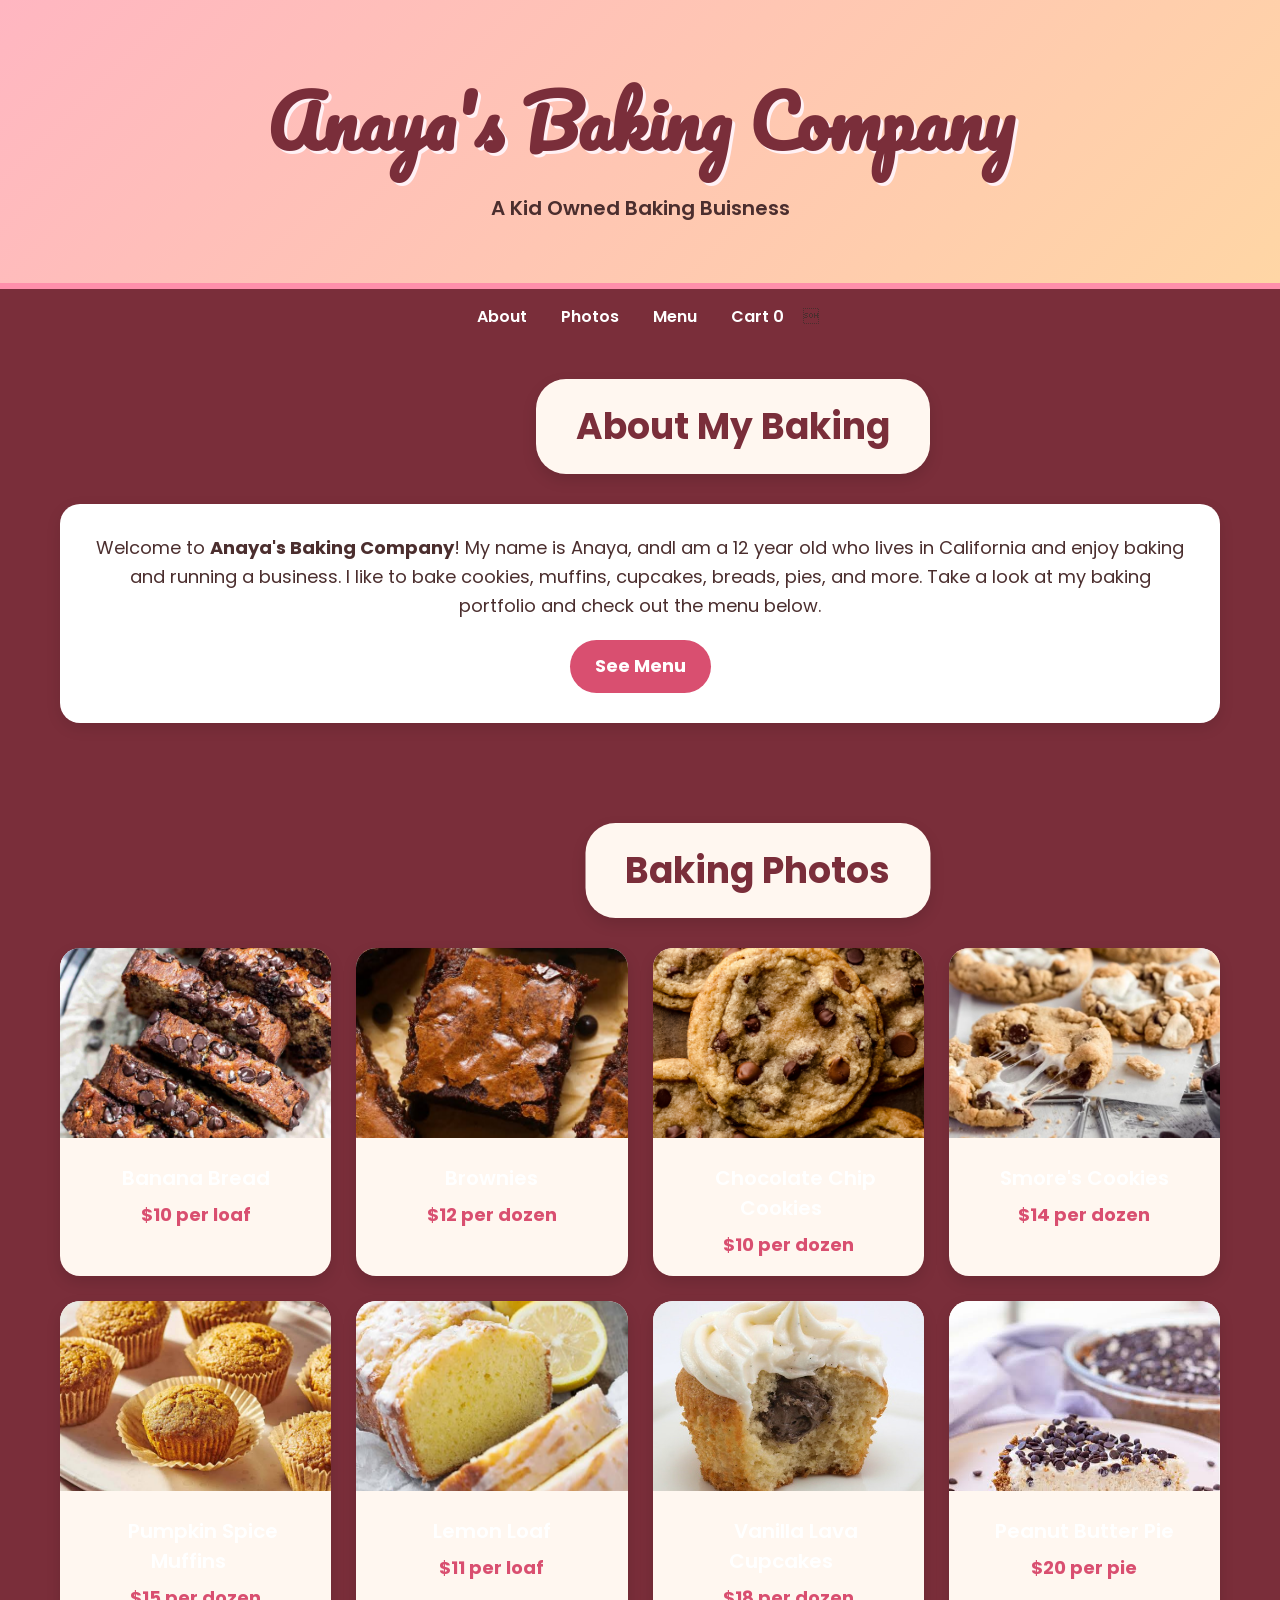
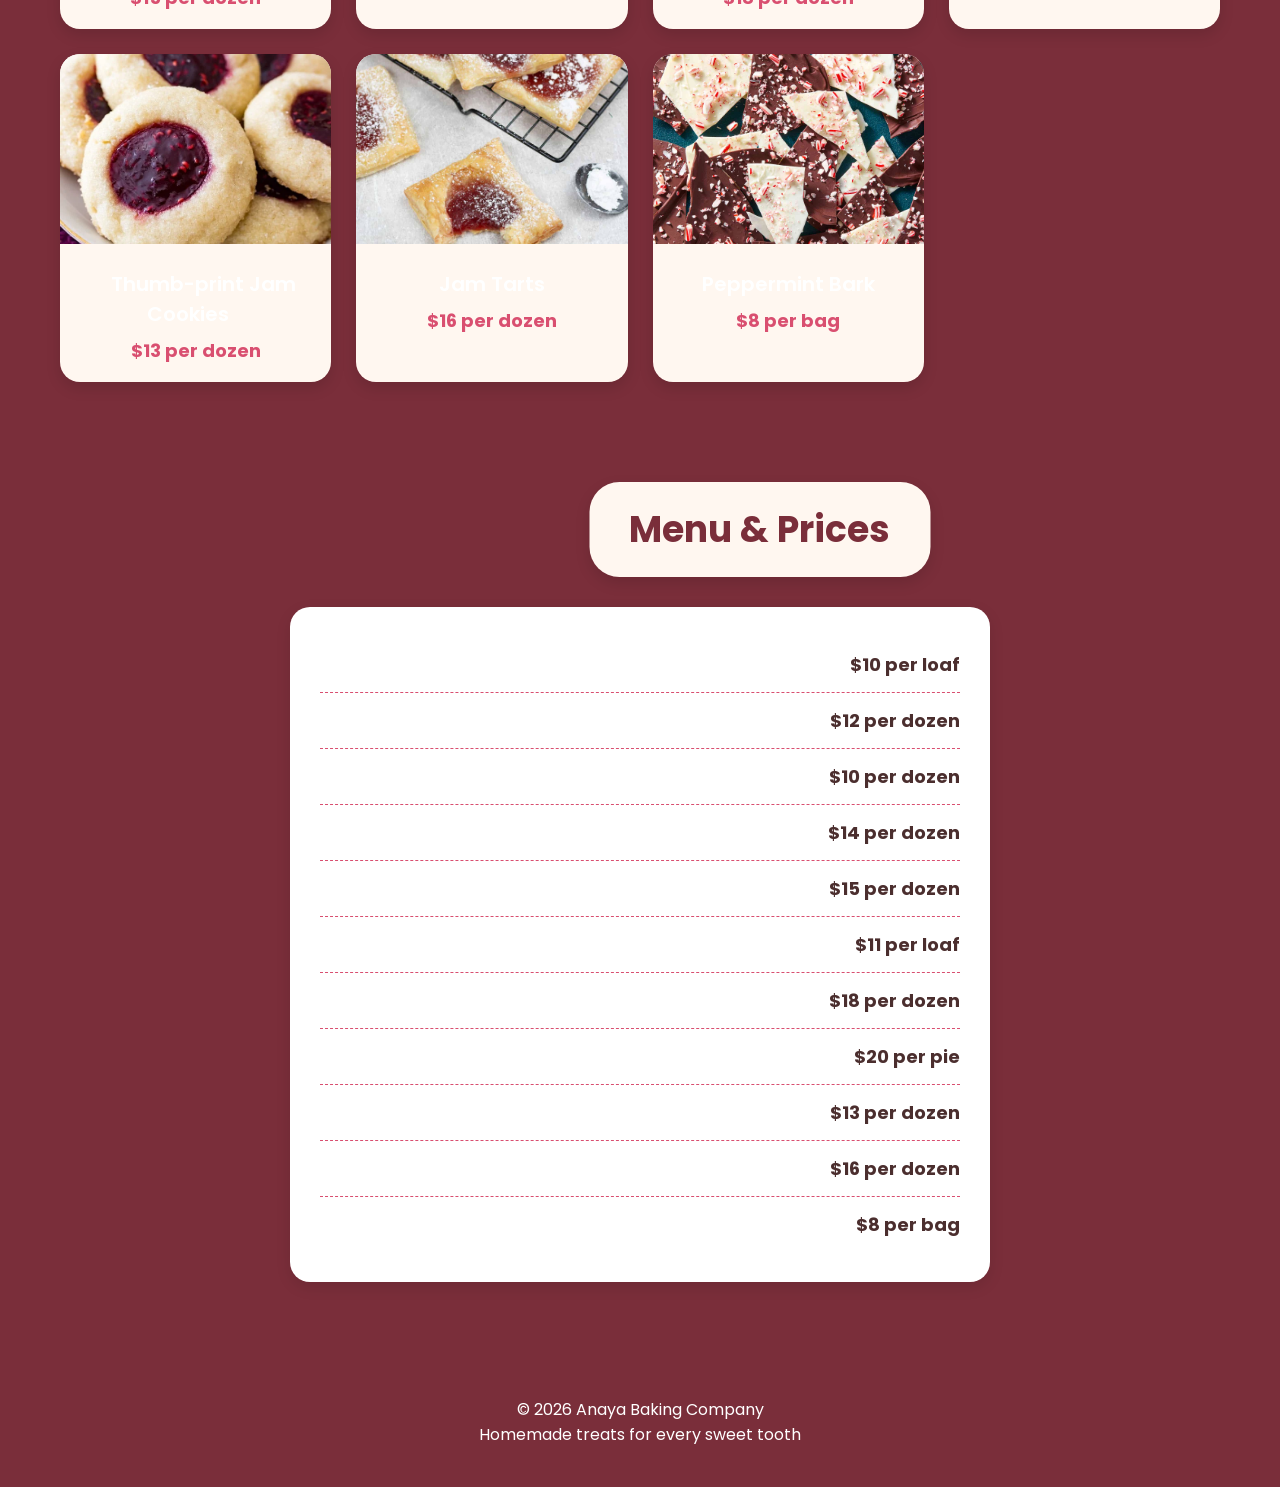
==== commit f7e448a4: "checkout flow to buy stuff" ====
--- a/index.html
+++ b/index.html
@@ -23,7 +23,8 @@
     <a href="#about">About</a>
     <a href="#gallery">Photos</a>
     <a href="#menu">Menu</a>
-  </nav>
+      <a href="cart.html">Cart <span class="cart-count">0</span></a>
+
 
   <section id="about">
     <h2 class="section-title">About My Baking</h2>
@@ -225,5 +226,6 @@
     <p>Homemade treats for every sweet tooth</p>
   </footer>
 
+  <script src="scripts.js"></script>
 </body>
 </html>
--- a/styles.css
+++ b/styles.css
@@ -108,6 +108,12 @@
   background-color: #b83f5c;
 }
 
+.button[disabled] {
+  opacity: 0.55;
+  cursor: not-allowed;
+  pointer-events: none;
+}
+
 /* Photo Gallery */
 .gallery {
   display: grid;
@@ -185,6 +191,152 @@
 .product-order p {
   margin-bottom: 16px;
   font-size: 16px;
+}
+
+.product-quantity-label {
+  display: block;
+  margin-bottom: 14px;
+  font-weight: 600;
+}
+
+.product-quantity-label input {
+  width: 90px;
+  padding: 12px 14px;
+  border-radius: 16px;
+  border: 1px solid #d94f70;
+  margin-top: 8px;
+}
+
+.cart-message {
+  margin-top: 14px;
+  color: #7a2e3a;
+  font-size: 16px;
+  min-height: 24px;
+  opacity: 0;
+}
+
+.message-visible {
+  opacity: 1;
+}
+
+.cart-content {
+  display: grid;
+  gap: 24px;
+}
+
+.cart-empty {
+  text-align: center;
+  padding: 30px;
+  border: 2px dashed #d94f70;
+  border-radius: 20px;
+  background: #fff7f0;
+  color: #7a2e3a;
+}
+
+#cart-table {
+  display: grid;
+  gap: 20px;
+}
+
+.cart-item {
+  background: #fff7f0;
+  border-radius: 18px;
+  padding: 18px;
+  display: grid;
+  grid-template-columns: 1fr auto;
+  gap: 14px;
+  align-items: center;
+}
+
+.cart-name {
+  display: grid;
+  gap: 6px;
+}
+
+.cart-name span {
+  color: #7a2e3a;
+  font-size: 14px;
+}
+
+.cart-actions {
+  display: flex;
+  gap: 10px;
+  align-items: center;
+}
+
+.cart-actions input {
+  width: 65px;
+  padding: 8px 10px;
+  border-radius: 12px;
+  border: 1px solid #d94f70;
+}
+
+.button-small {
+  padding: 10px 16px;
+  border-radius: 18px;
+  font-size: 14px;
+}
+
+.cart-subtotal {
+  font-weight: 700;
+  color: #d94f70;
+}
+
+.cart-summary {
+  display: flex;
+  justify-content: space-between;
+  align-items: center;
+  padding: 18px 20px;
+  background: #fff7f0;
+  border-radius: 18px;
+  font-size: 20px;
+  font-weight: 700;
+  color: #7a2e3a;
+}
+
+.checkout-grid {
+  display: grid;
+  gap: 32px;
+}
+
+.checkout-summary,
+.checkout-complete {
+  background: #fff7f0;
+  border-radius: 20px;
+  padding: 28px;
+  color: #4b2e2e;
+}
+
+.checkout-form {
+  display: grid;
+  gap: 18px;
+}
+
+.checkout-form label {
+  display: grid;
+  gap: 8px;
+  font-weight: 600;
+}
+
+.checkout-form input {
+  padding: 14px 16px;
+  border-radius: 16px;
+  border: 1px solid #d94f70;
+  width: 100%;
+}
+
+.checkout-complete h3 {
+  margin-bottom: 16px;
+}
+
+.message-visible {
+  opacity: 1;
+  transition: opacity 0.4s ease;
+}
+
+#cart-page .button,
+#checkout-page .button {
+  width: fit-content;
 }
 
 .card:hover {
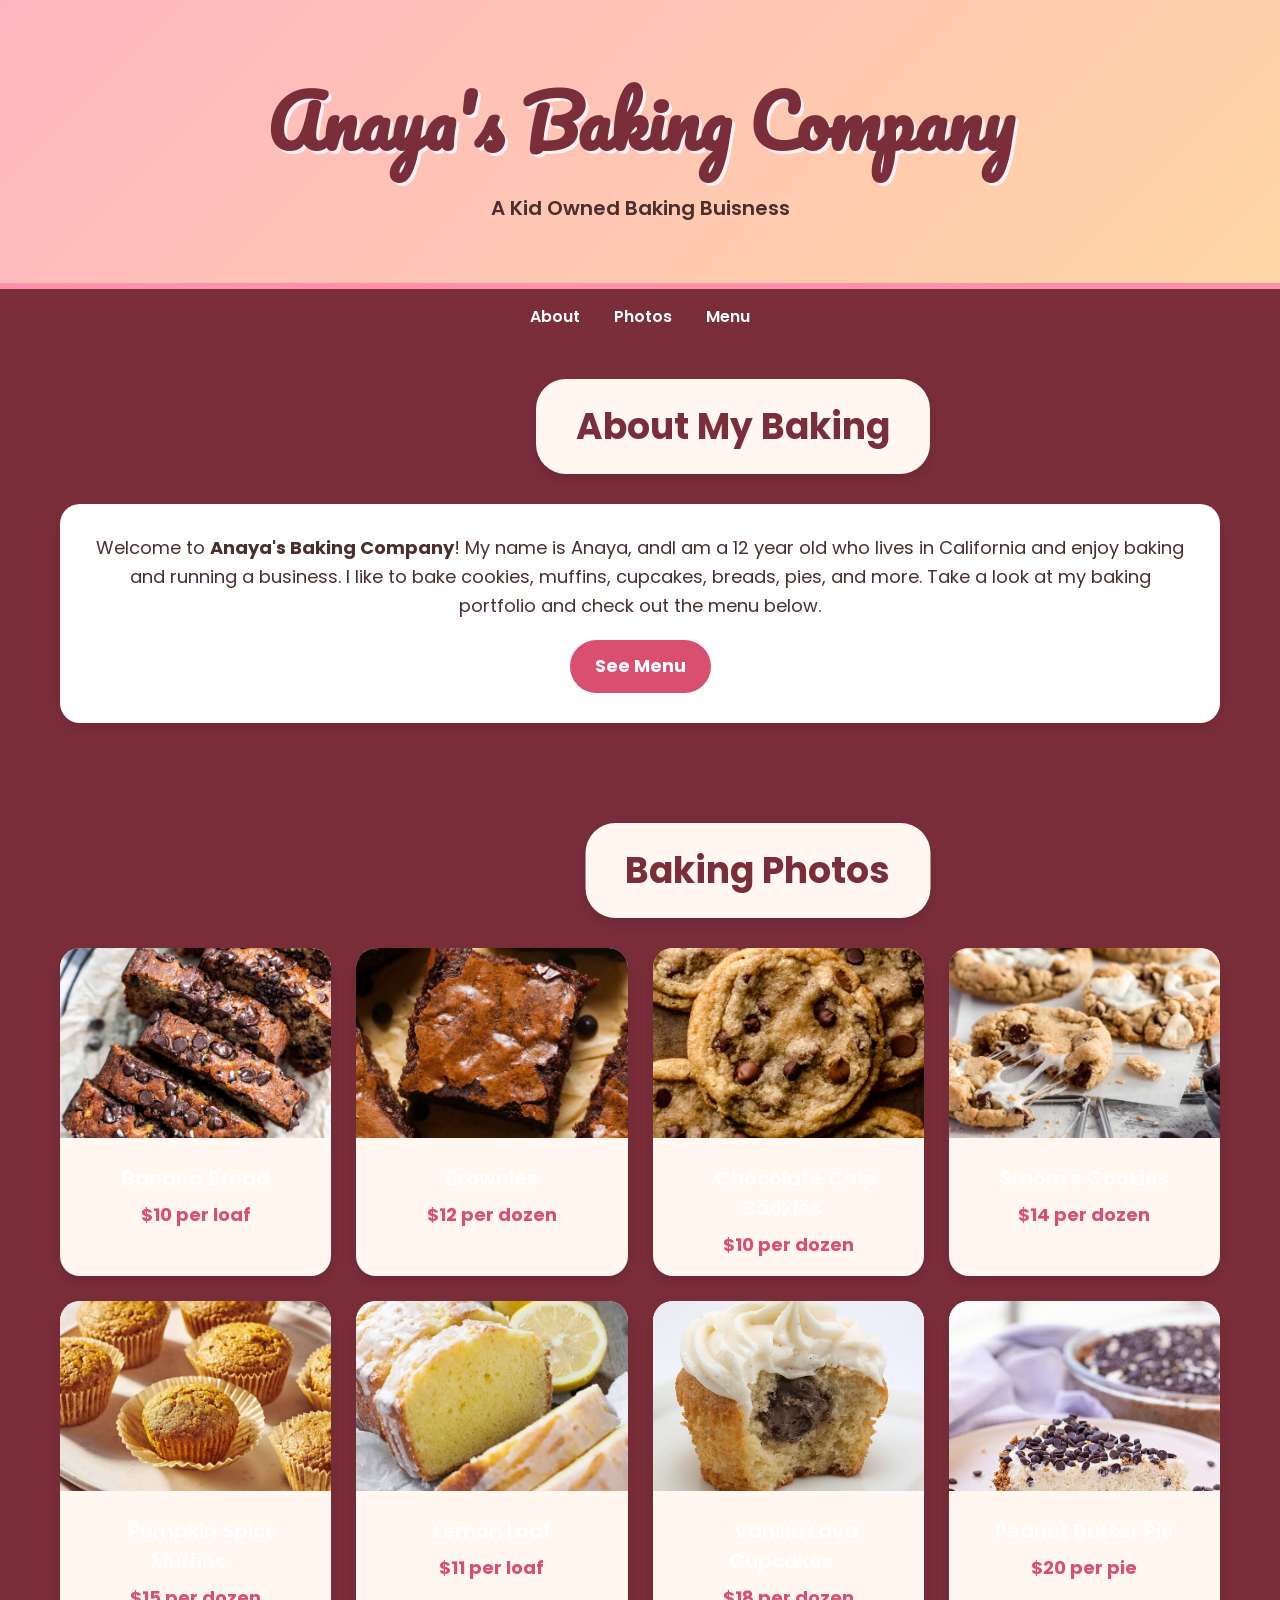
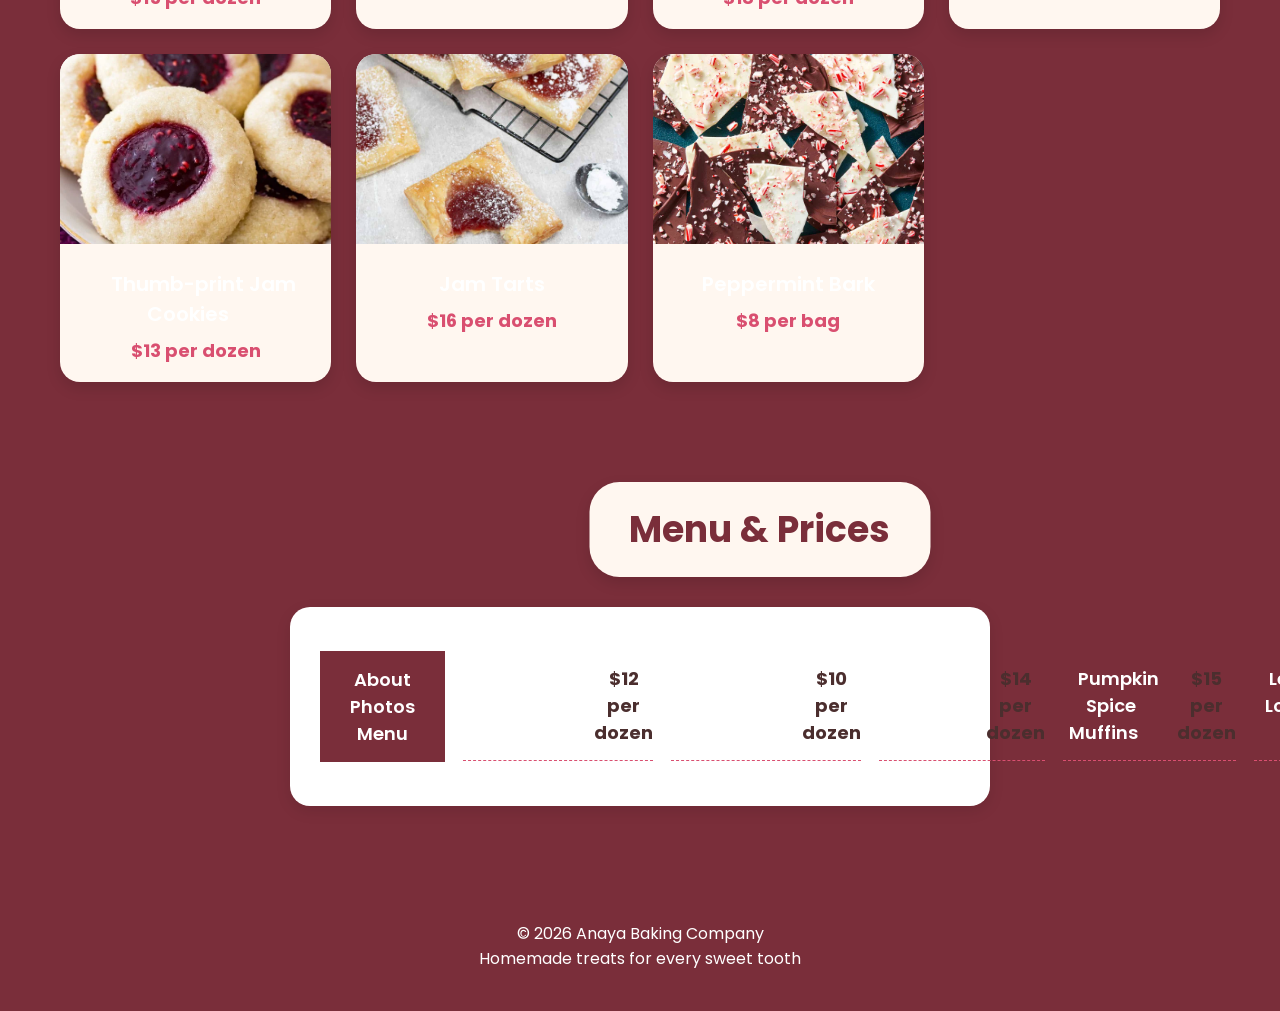
==== commit 9a8a4b5a: "delet checkout flow" ====
--- a/index.html
+++ b/index.html
@@ -23,8 +23,6 @@
     <a href="#about">About</a>
     <a href="#gallery">Photos</a>
     <a href="#menu">Menu</a>
-      <a href="cart.html">Cart <span class="cart-count">0</span></a>
-
 
   <section id="about">
     <h2 class="section-title">About My Baking</h2>
@@ -142,12 +140,11 @@
     <div class="menu-list">
 
       <div class="menu-item">
-        <div>
-          <a href="banana-bread.html">Banana Bread</a>
-        </div>
-        <strong>$10 per loaf</strong>
-      </div>
-
+        <nav>
+          <a href="#about">About</a>
+          <a href="#gallery">Photos</a>
+          <a href="#menu">Menu</a>
+        </nav>
       <div class="menu-item">
         <div>
           <a href="brownies.html">Brownies</a>
@@ -226,6 +223,5 @@
     <p>Homemade treats for every sweet tooth</p>
   </footer>
 
-  <script src="scripts.js"></script>
 </body>
 </html>
--- a/styles.css
+++ b/styles.css
@@ -193,150 +193,35 @@
   font-size: 16px;
 }
 
-.product-quantity-label {
-  display: block;
-  margin-bottom: 14px;
-  font-weight: 600;
-}
-
-.product-quantity-label input {
-  width: 90px;
-  padding: 12px 14px;
-  border-radius: 16px;
-  border: 1px solid #d94f70;
-  margin-top: 8px;
-}
-
-.cart-message {
-  margin-top: 14px;
-  color: #7a2e3a;
-  font-size: 16px;
-  min-height: 24px;
-  opacity: 0;
-}
-
-.message-visible {
-  opacity: 1;
-}
-
-.cart-content {
-  display: grid;
-  gap: 24px;
-}
-
-.cart-empty {
-  text-align: center;
-  padding: 30px;
-  border: 2px dashed #d94f70;
-  border-radius: 20px;
-  background: #fff7f0;
-  color: #7a2e3a;
-}
-
-#cart-table {
-  display: grid;
-  gap: 20px;
-}
-
-.cart-item {
-  background: #fff7f0;
-  border-radius: 18px;
-  padding: 18px;
-  display: grid;
-  grid-template-columns: 1fr auto;
-  gap: 14px;
-  align-items: center;
-}
-
-.cart-name {
-  display: grid;
-  gap: 6px;
-}
-
-.cart-name span {
-  color: #7a2e3a;
-  font-size: 14px;
-}
-
-.cart-actions {
-  display: flex;
-  gap: 10px;
-  align-items: center;
-}
-
-.cart-actions input {
-  width: 65px;
-  padding: 8px 10px;
-  border-radius: 12px;
-  border: 1px solid #d94f70;
-}
-
-.button-small {
-  padding: 10px 16px;
-  border-radius: 18px;
-  font-size: 14px;
-}
-
-.cart-subtotal {
-  font-weight: 700;
-  color: #d94f70;
-}
-
-.cart-summary {
-  display: flex;
-  justify-content: space-between;
-  align-items: center;
-  padding: 18px 20px;
-  background: #fff7f0;
-  border-radius: 18px;
-  font-size: 20px;
-  font-weight: 700;
-  color: #7a2e3a;
-}
-
-.checkout-grid {
-  display: grid;
-  gap: 32px;
-}
-
-.checkout-summary,
-.checkout-complete {
-  background: #fff7f0;
-  border-radius: 20px;
-  padding: 28px;
-  color: #4b2e2e;
-}
-
-.checkout-form {
-  display: grid;
-  gap: 18px;
-}
-
-.checkout-form label {
-  display: grid;
-  gap: 8px;
-  font-weight: 600;
-}
-
-.checkout-form input {
-  padding: 14px 16px;
-  border-radius: 16px;
-  border: 1px solid #d94f70;
-  width: 100%;
-}
-
-.checkout-complete h3 {
-  margin-bottom: 16px;
-}
-
-.message-visible {
-  opacity: 1;
-  transition: opacity 0.4s ease;
-}
-
-#cart-page .button,
-#checkout-page .button {
-  width: fit-content;
+.menu-item:last-child {
+  border-bottom: none;
+}
+
+/* Footer */
+footer {
+  text-align: center;
+  background-color: #7a2e3a;
+  color: white;
+  padding: 25px;
+  margin-top: 40px;
+}
+
+/* Phone Screen Styling */
+@media (max-width: 600px) {
+  header h1 {
+    font-size: 50px;
+  }
+
+  nav a {
+    display: inline-block;
+    margin: 8px;
+  }
+
+  .menu-item {
+    flex-direction: column;
+    gap: 5px;
+    text-align: center;
+  }
 }
 
 .card:hover {
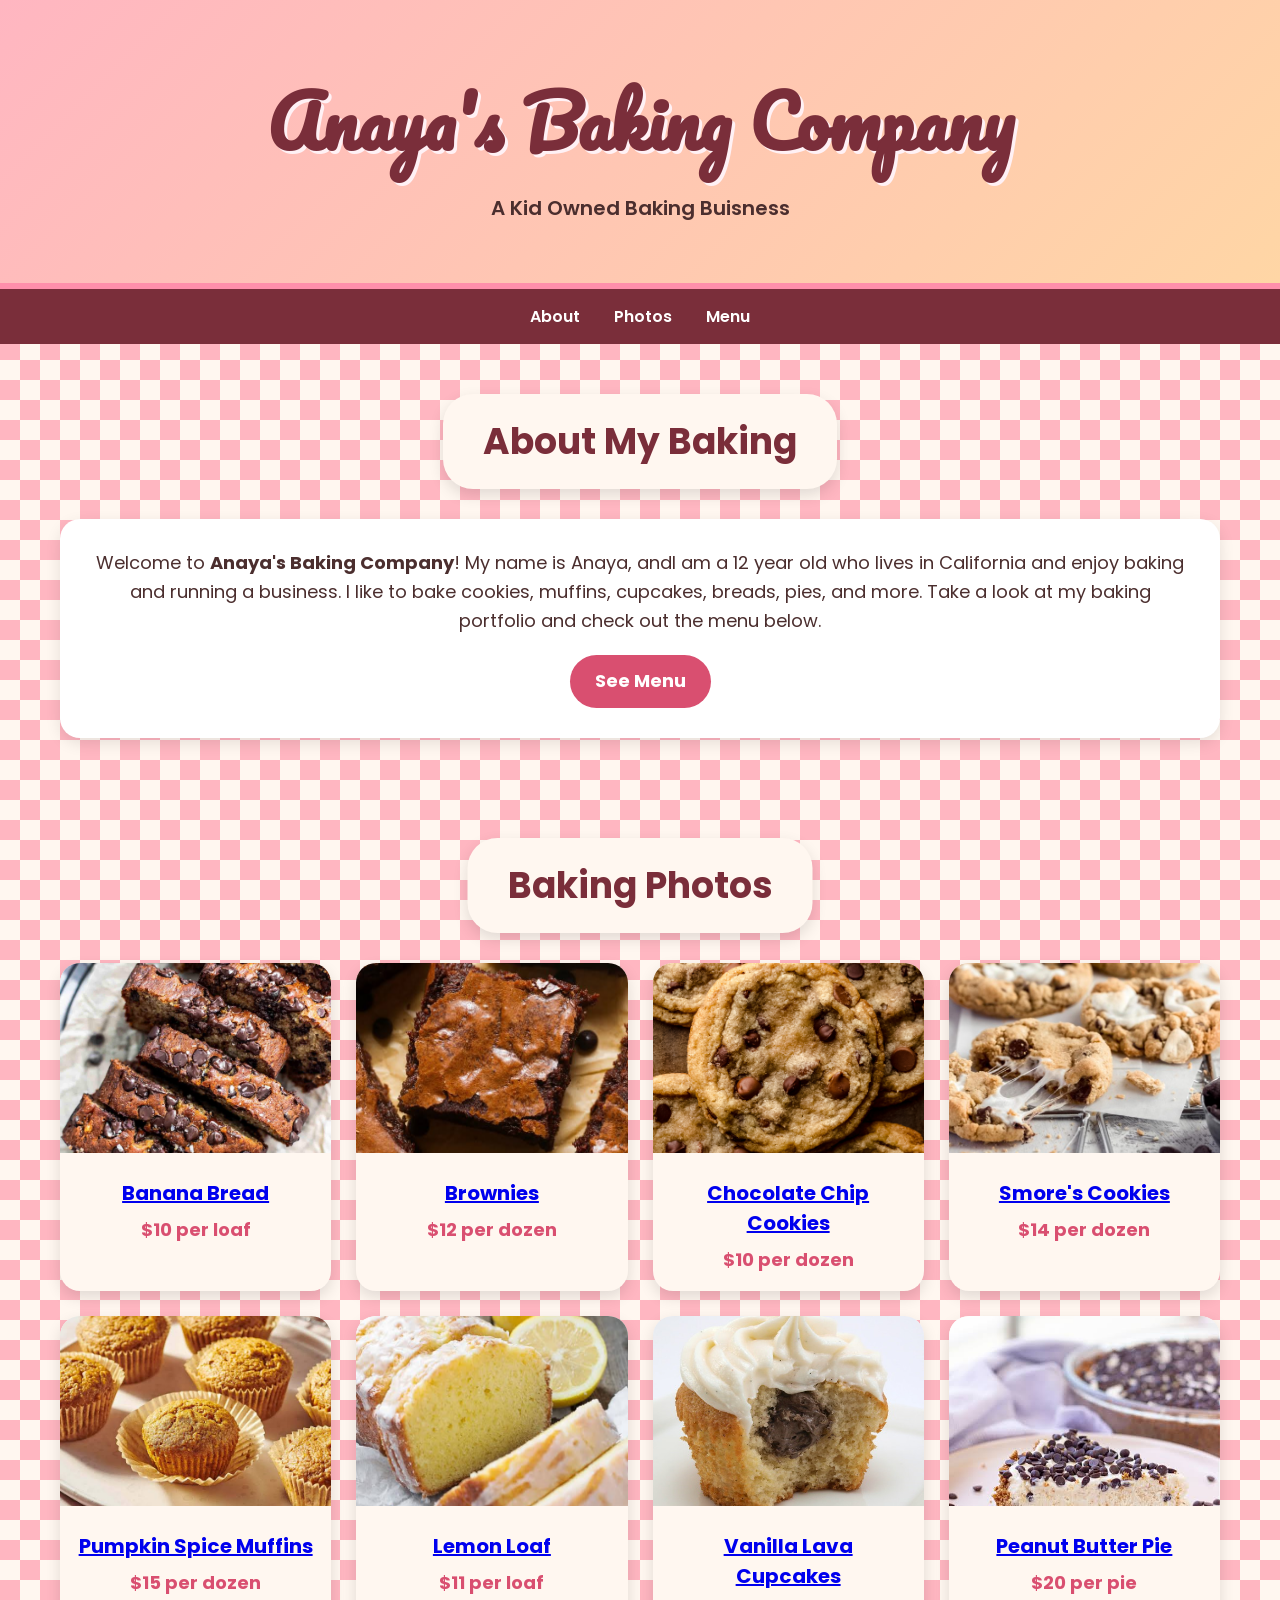
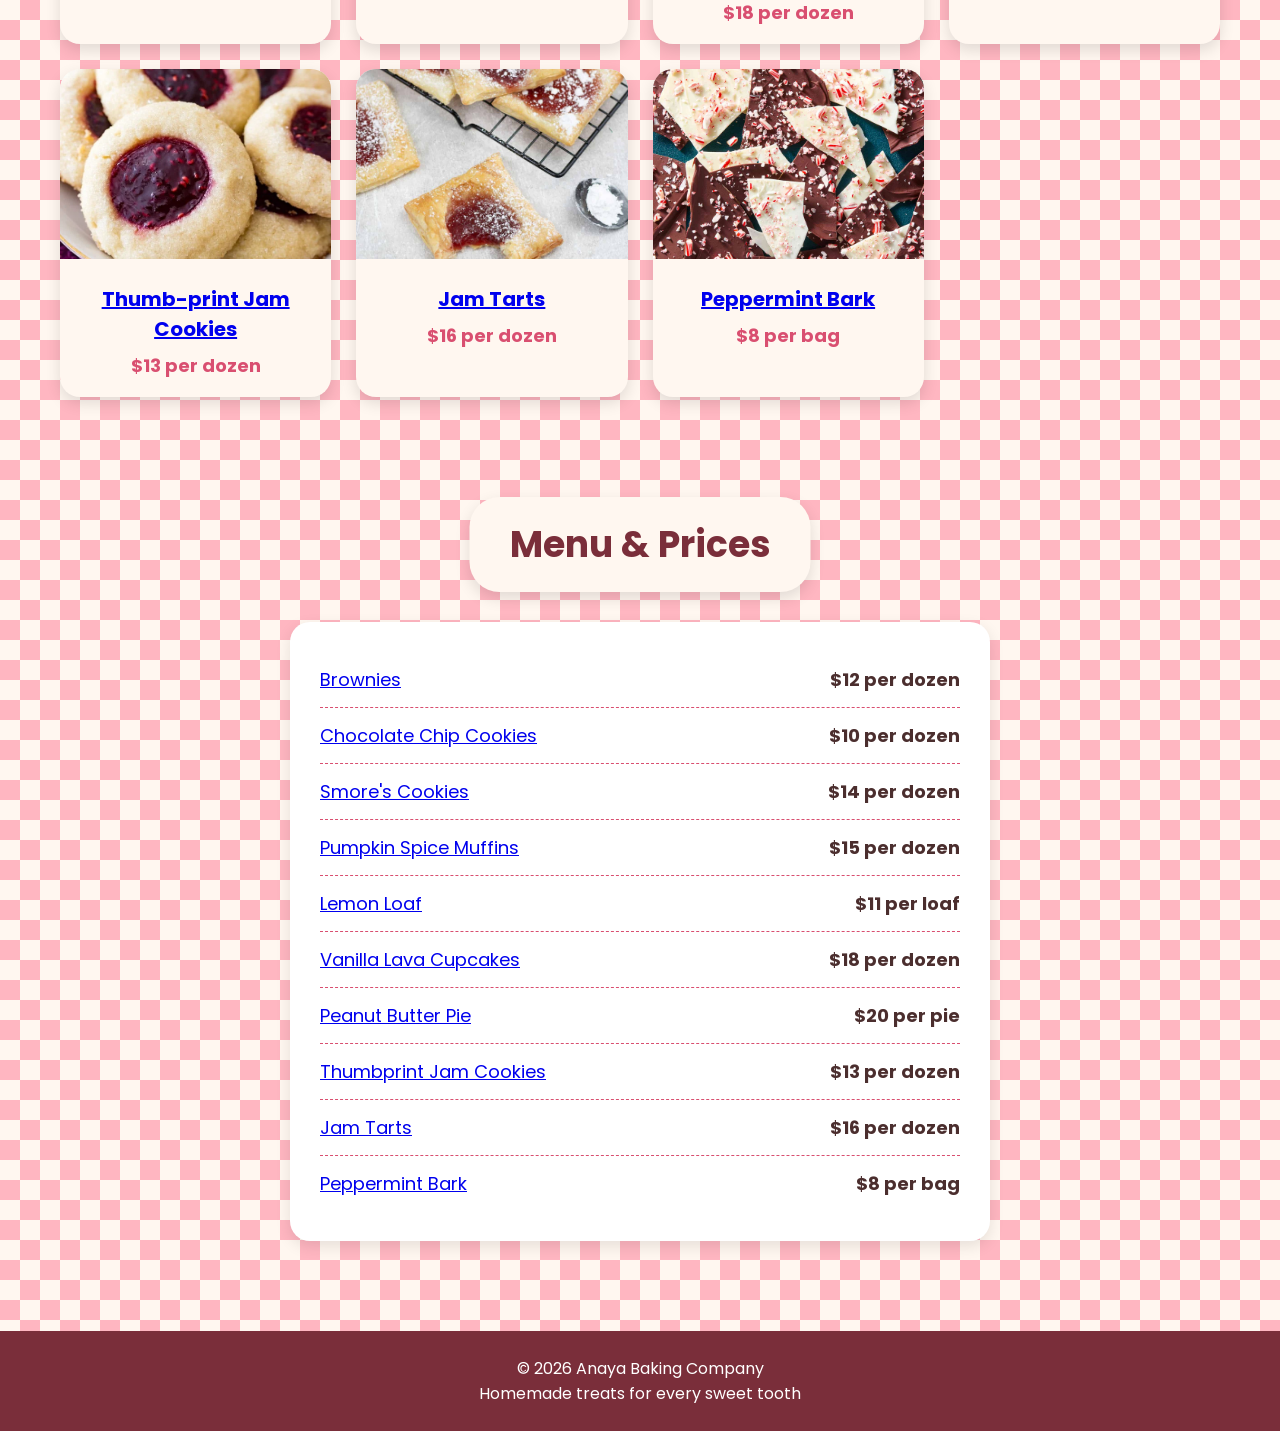
==== commit cc9c8d17: "fix background and menu" ====
--- a/index.html
+++ b/index.html
@@ -23,6 +23,7 @@
     <a href="#about">About</a>
     <a href="#gallery">Photos</a>
     <a href="#menu">Menu</a>
+  </nav>
 
   <section id="about">
     <h2 class="section-title">About My Baking</h2>
@@ -140,12 +141,6 @@
     <div class="menu-list">
 
       <div class="menu-item">
-        <nav>
-          <a href="#about">About</a>
-          <a href="#gallery">Photos</a>
-          <a href="#menu">Menu</a>
-        </nav>
-      <div class="menu-item">
         <div>
           <a href="brownies.html">Brownies</a>
         </div>
